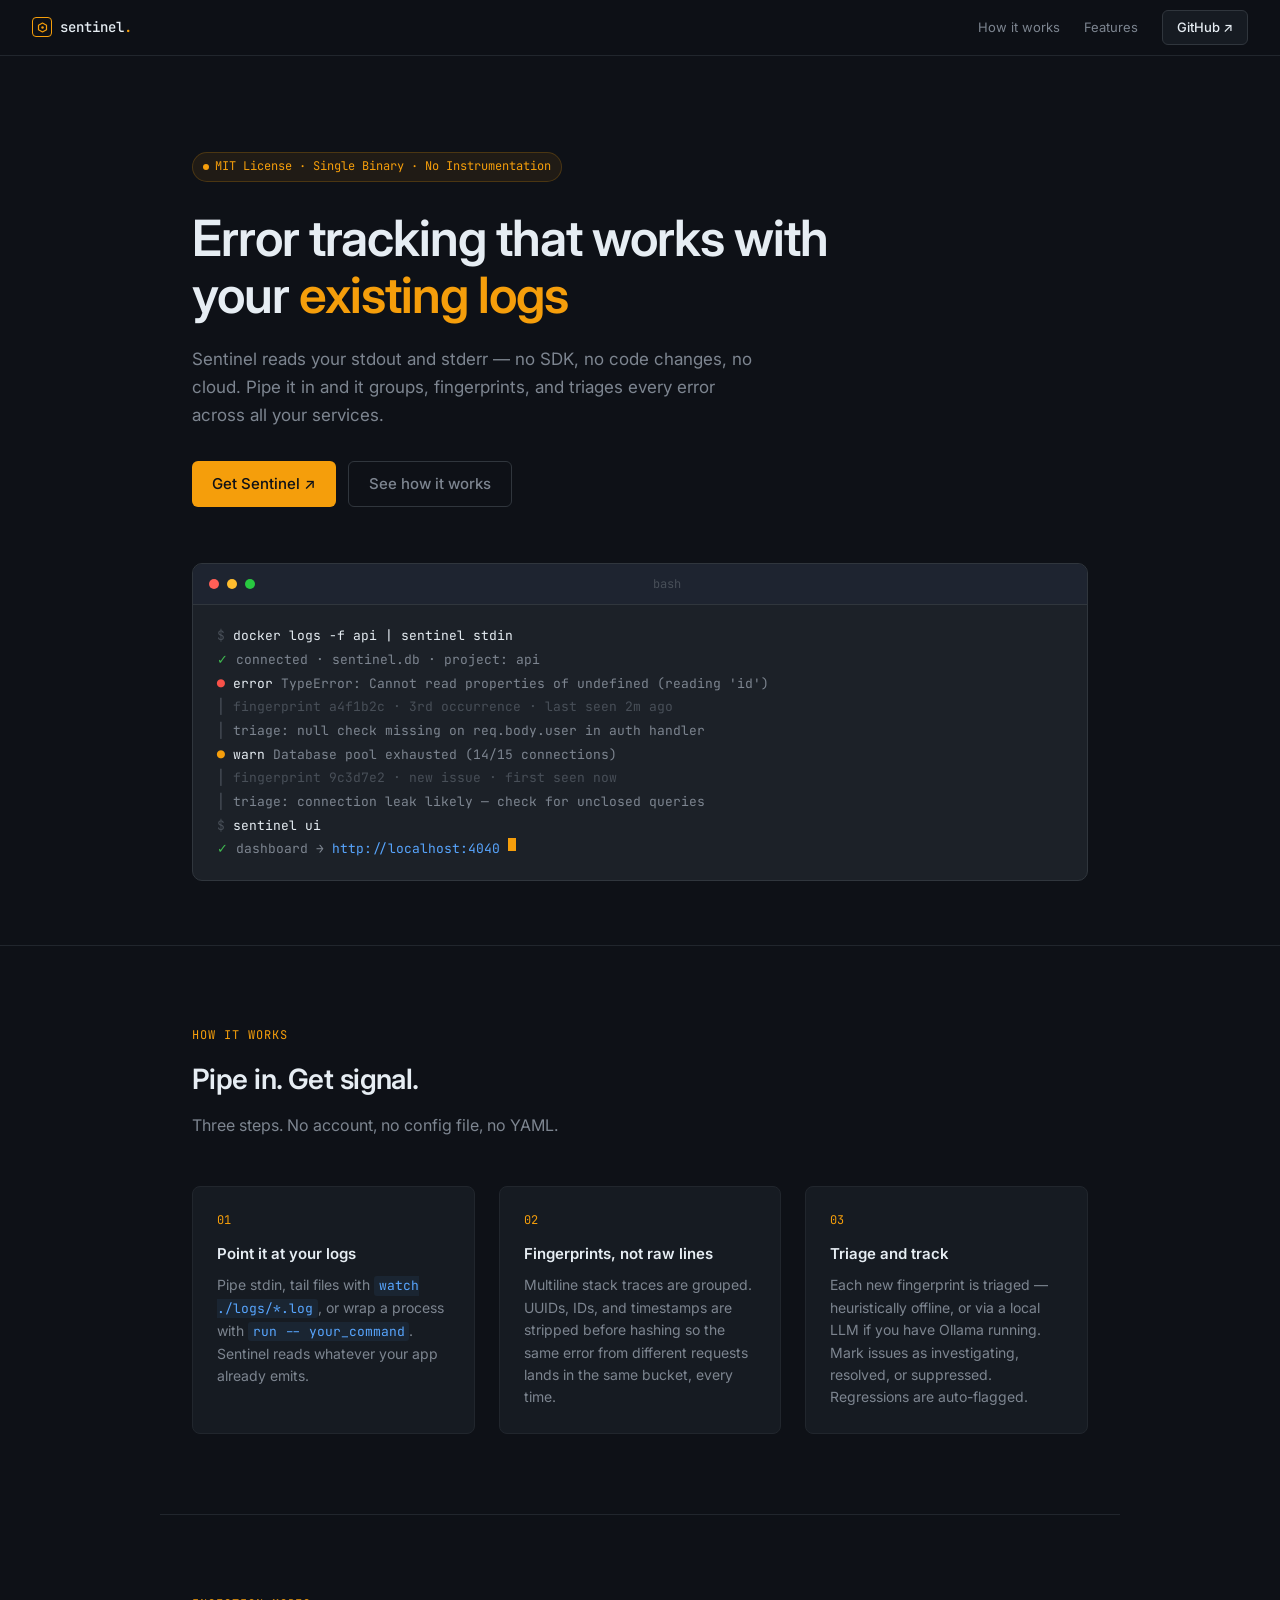
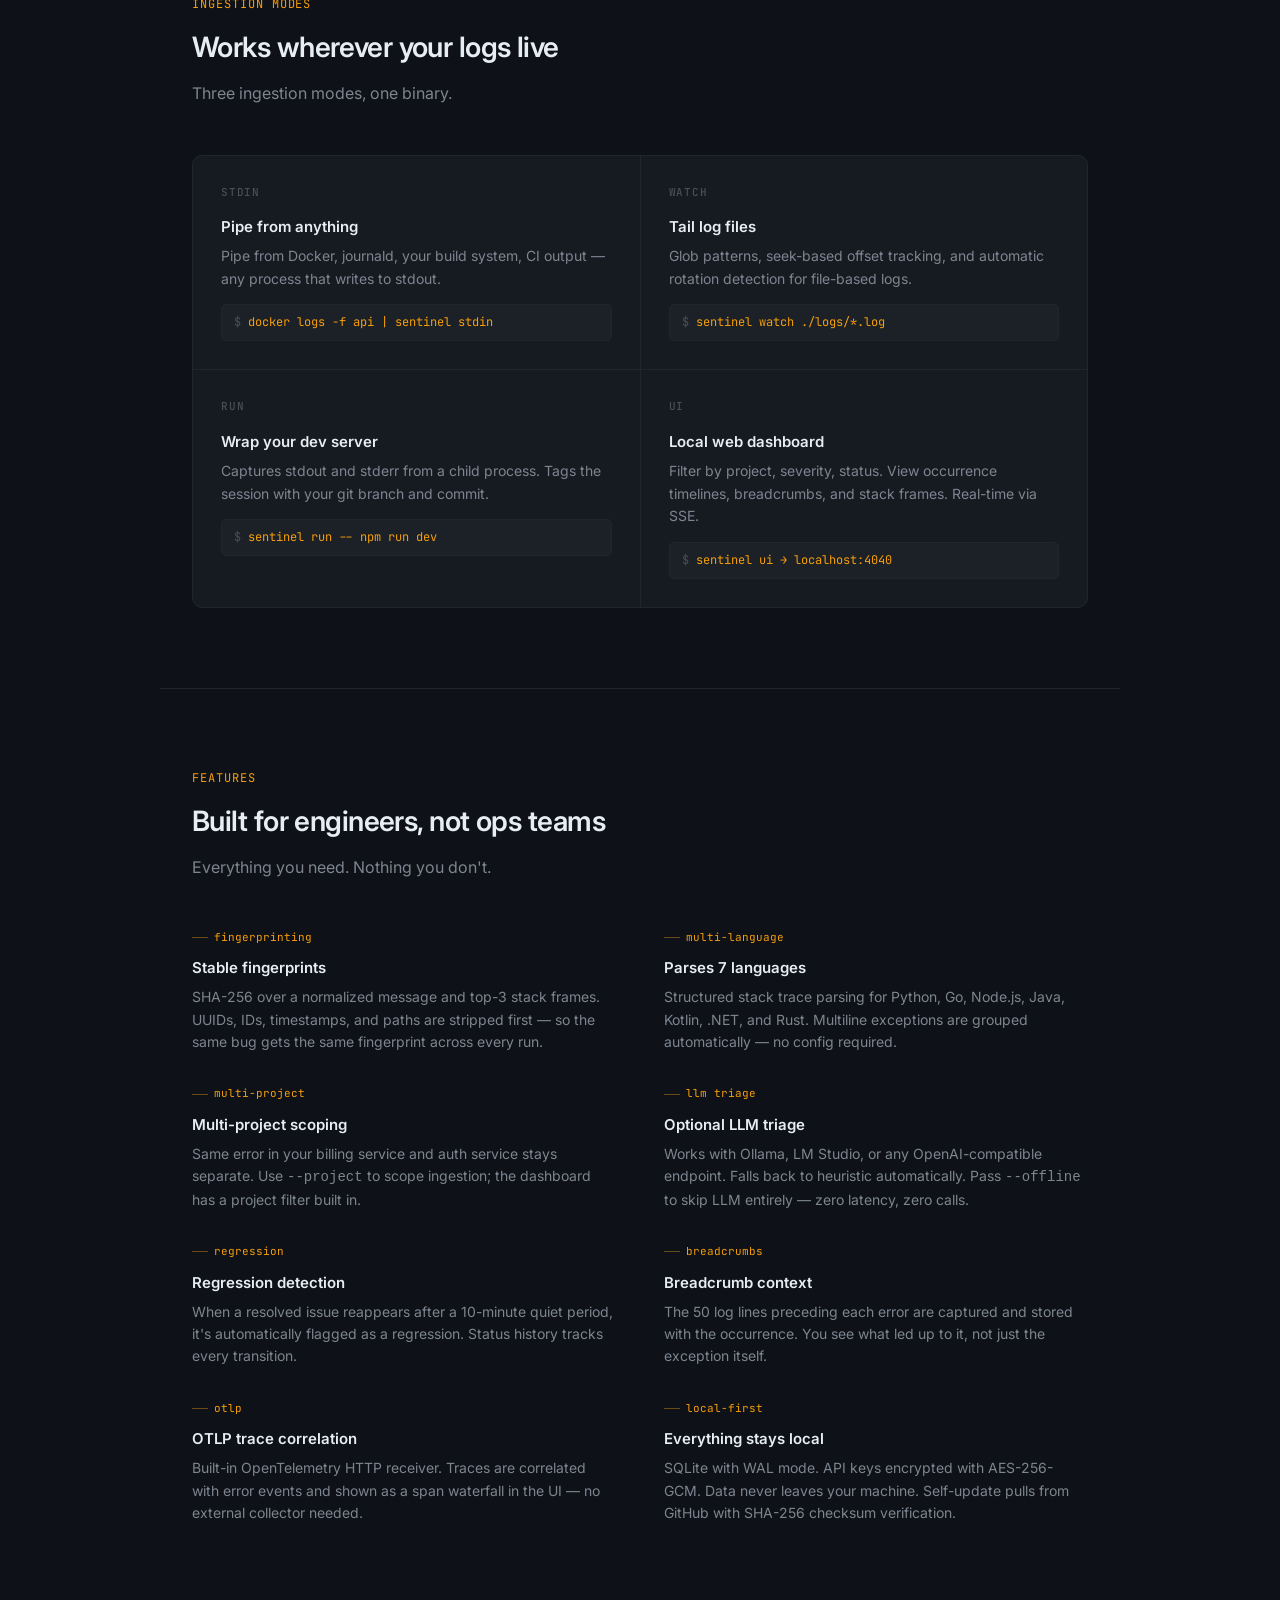
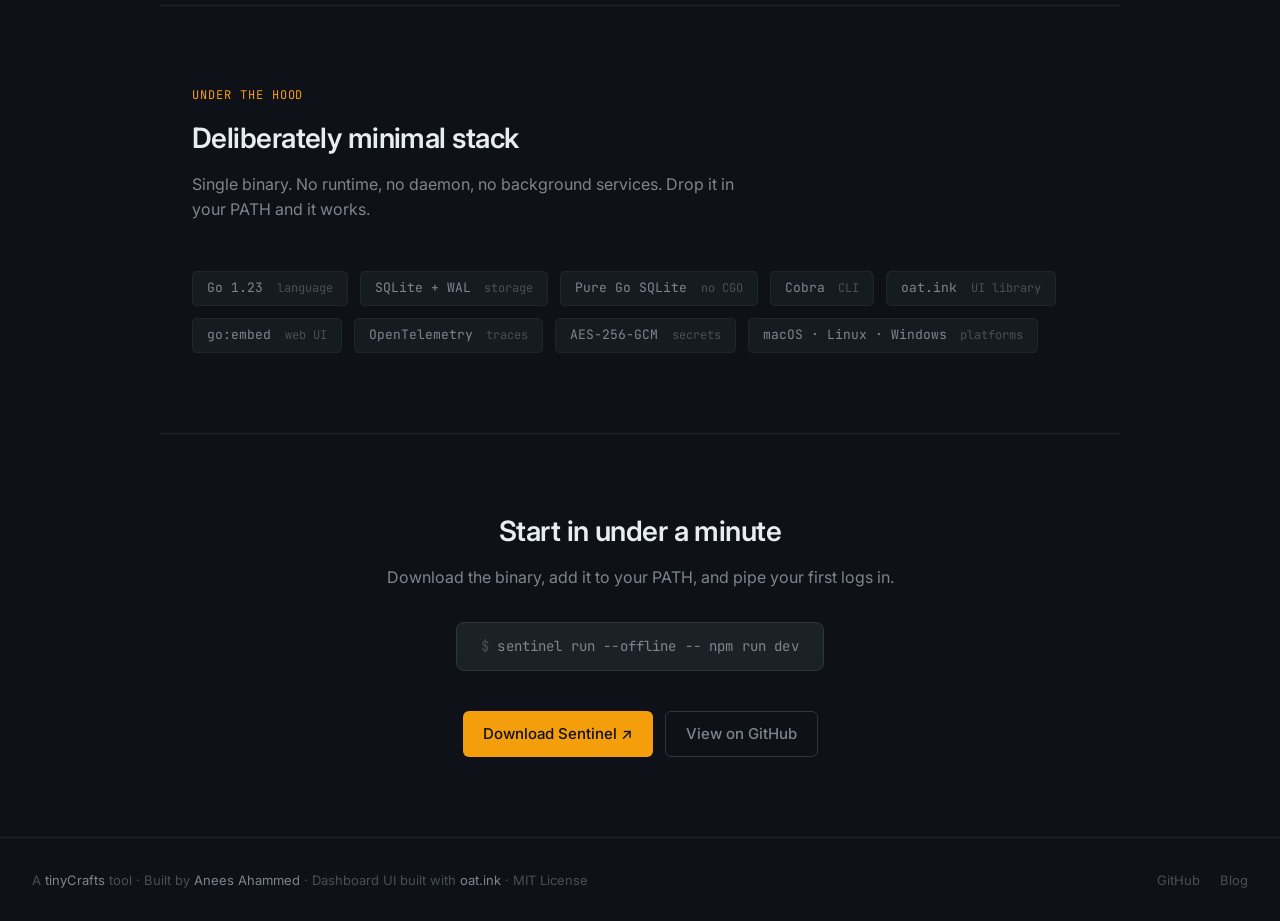
==== index.htm @ 1dc77698 "Add initial HTML structure for the Sentinel page" ====
<!doctype html>
<html lang="en">
  <head>
    <meta charset="UTF-8" />
    <meta name="viewport" content="width=device-width, initial-scale=1.0" />
    <title>Sentinel — Error tracking that works with your existing logs</title>
    <meta
      name="description"
      content="Sentinel reads your stdout and stderr. No SDK, no instrumentation, no cloud. Pipe your logs in — it groups, deduplicates, and triages every error across all your services."
    />
    <link rel="preconnect" href="https://fonts.googleapis.com" />
    <link rel="preconnect" href="https://fonts.gstatic.com" crossorigin />
    <link
      href="https://fonts.googleapis.com/css2?family=Inter:wght@400;500;600&family=JetBrains+Mono:wght@400;500&display=swap"
      rel="stylesheet"
    />

    <style>
      *,
      *::before,
      *::after {
        box-sizing: border-box;
        margin: 0;
        padding: 0;
      }

      :root {
        --bg: #0e1117;
        --bg-raised: #161b22;
        --bg-code: #1c2128;
        --border: #30363d;
        --border-subtle: #21262d;
        --text: #e6edf3;
        --text-muted: #7d8590;
        --text-dim: #484f58;
        --accent: #f59e0b;
        --accent-dim: #78491a;
        --green: #3fb950;
        --red: #f85149;
        --blue: #58a6ff;
        --mono: "JetBrains Mono", "Fira Code", "Cascadia Code", monospace;
        --sans: "Inter", system-ui, -apple-system, sans-serif;
      }

      html {
        scroll-behavior: smooth;
      }

      body {
        background: var(--bg);
        color: var(--text);
        font-family: var(--sans);
        font-size: 16px;
        line-height: 1.6;
        -webkit-font-smoothing: antialiased;
      }

      a {
        color: inherit;
        text-decoration: none;
      }

      /* ── NAV ───────────────────────────────────────── */
      nav {
        position: sticky;
        top: 0;
        z-index: 100;
        background: rgba(14, 17, 23, 0.92);
        backdrop-filter: blur(10px);
        border-bottom: 1px solid var(--border-subtle);
        padding: 0 2rem;
        height: 56px;
        display: flex;
        align-items: center;
        justify-content: space-between;
      }

      .nav-logo {
        display: flex;
        align-items: center;
        gap: 0.5rem;
        font-family: var(--mono);
        font-size: 0.875rem;
        font-weight: 500;
      }

      .nav-logo-mark {
        width: 20px;
        height: 20px;
        border: 1.5px solid var(--accent);
        border-radius: 4px;
        display: flex;
        align-items: center;
        justify-content: center;
      }

      .nav-logo-mark svg {
        width: 11px;
        height: 11px;
      }

      .nav-wordmark {
        color: var(--text);
      }
      .nav-wordmark span {
        color: var(--accent);
      }

      .nav-links {
        display: flex;
        align-items: center;
        gap: 1.5rem;
      }

      .nav-links a {
        font-size: 0.8125rem;
        color: var(--text-muted);
        transition: color 0.15s;
      }

      .nav-links a:hover {
        color: var(--text);
      }

      .btn-nav {
        font-size: 0.8125rem;
        font-weight: 500;
        color: var(--text) !important;
        background: var(--bg-raised);
        border: 1px solid var(--border);
        padding: 0.375rem 0.875rem;
        border-radius: 6px;
        transition:
          border-color 0.15s,
          background 0.15s;
      }

      .btn-nav:hover {
        border-color: var(--text-muted);
        background: #1e242c;
      }

      /* ── LAYOUT ────────────────────────────────────── */
      .container {
        max-width: 960px;
        margin: 0 auto;
        padding-left: 2rem;
        padding-right: 2rem;
      }

      section {
        padding: 5rem 0;
      }

      /* ── HERO ──────────────────────────────────────── */
      .hero {
        padding: 6rem 0 4rem;
        border-bottom: 1px solid var(--border-subtle);
      }

      .hero-inner {
        max-width: 960px;
        margin: 0 auto;
        padding: 0 2rem;
      }

      .badge {
        display: inline-flex;
        align-items: center;
        gap: 0.375rem;
        font-family: var(--mono);
        font-size: 0.75rem;
        color: var(--accent);
        background: rgba(245, 158, 11, 0.08);
        border: 1px solid rgba(245, 158, 11, 0.2);
        padding: 0.25rem 0.625rem;
        border-radius: 100px;
        margin-bottom: 1.75rem;
      }

      .badge::before {
        content: "";
        width: 6px;
        height: 6px;
        border-radius: 50%;
        background: var(--accent);
        flex-shrink: 0;
      }

      h1 {
        font-size: clamp(2rem, 5vw, 3.125rem);
        font-weight: 600;
        line-height: 1.15;
        letter-spacing: -0.02em;
        color: var(--text);
        max-width: 720px;
        margin-bottom: 1.25rem;
      }

      h1 em {
        font-style: normal;
        color: var(--accent);
      }

      .hero-sub {
        font-size: 1.0625rem;
        color: var(--text-muted);
        max-width: 580px;
        line-height: 1.65;
        margin-bottom: 2rem;
      }

      .hero-ctas {
        display: flex;
        gap: 0.75rem;
        flex-wrap: wrap;
        margin-bottom: 3.5rem;
      }

      .btn-primary {
        display: inline-flex;
        align-items: center;
        gap: 0.5rem;
        font-size: 0.9375rem;
        font-weight: 500;
        color: #0e1117;
        background: var(--accent);
        padding: 0.625rem 1.25rem;
        border-radius: 6px;
        transition:
          background 0.15s,
          opacity 0.15s;
      }

      .btn-primary:hover {
        background: #d97706;
      }

      .btn-secondary {
        display: inline-flex;
        align-items: center;
        gap: 0.5rem;
        font-size: 0.9375rem;
        font-weight: 500;
        color: var(--text-muted);
        background: transparent;
        border: 1px solid var(--border);
        padding: 0.625rem 1.25rem;
        border-radius: 6px;
        transition:
          border-color 0.15s,
          color 0.15s;
      }

      .btn-secondary:hover {
        border-color: var(--text-muted);
        color: var(--text);
      }

      /* ── TERMINAL ──────────────────────────────────── */
      .terminal {
        background: var(--bg-code);
        border: 1px solid var(--border);
        border-radius: 10px;
        overflow: hidden;
        font-family: var(--mono);
        font-size: 0.8125rem;
        line-height: 1.7;
      }

      .terminal-bar {
        background: #1e2430;
        border-bottom: 1px solid var(--border);
        padding: 0.625rem 1rem;
        display: flex;
        align-items: center;
        gap: 0.5rem;
      }

      .dot {
        width: 10px;
        height: 10px;
        border-radius: 50%;
      }
      .dot-red {
        background: #ff5f57;
      }
      .dot-yellow {
        background: #ffbd2e;
      }
      .dot-green {
        background: #28c840;
      }

      .terminal-title {
        flex: 1;
        text-align: center;
        font-size: 0.75rem;
        color: var(--text-dim);
      }

      .terminal-body {
        padding: 1.25rem 1.5rem;
      }

      .t-prompt {
        color: var(--text-dim);
      }
      .t-cmd {
        color: var(--text);
      }
      .t-green {
        color: var(--green);
      }
      .t-red {
        color: var(--red);
      }
      .t-amber {
        color: var(--accent);
      }
      .t-blue {
        color: var(--blue);
      }
      .t-muted {
        color: var(--text-muted);
      }
      .t-dim {
        color: var(--text-dim);
      }

      .t-line {
        display: flex;
        gap: 0.5rem;
      }
      .t-line + .t-line {
        margin-top: 0.1rem;
      }
      .spacer {
        margin-top: 0.7rem;
      }

      .cursor {
        display: inline-block;
        width: 8px;
        height: 1em;
        background: var(--accent);
        vertical-align: text-bottom;
        animation: blink 1.1s step-end infinite;
      }

      @keyframes blink {
        50% {
          opacity: 0;
        }
      }

      /* ── HOW IT WORKS ──────────────────────────────── */
      .section-label {
        font-family: var(--mono);
        font-size: 0.75rem;
        color: var(--accent);
        text-transform: uppercase;
        letter-spacing: 0.08em;
        margin-bottom: 1rem;
      }

      h2 {
        font-size: 1.75rem;
        font-weight: 600;
        letter-spacing: -0.02em;
        margin-bottom: 1rem;
        line-height: 1.25;
      }

      .section-intro {
        font-size: 1rem;
        color: var(--text-muted);
        max-width: 560px;
        margin-bottom: 3rem;
      }

      .steps {
        display: grid;
        grid-template-columns: 1fr 1fr 1fr;
        gap: 1.5rem;
      }

      .step {
        background: var(--bg-raised);
        border: 1px solid var(--border-subtle);
        border-radius: 8px;
        padding: 1.5rem;
      }

      .step-num {
        font-family: var(--mono);
        font-size: 0.75rem;
        color: var(--accent);
        margin-bottom: 0.75rem;
      }

      .step h3 {
        font-size: 0.9375rem;
        font-weight: 600;
        margin-bottom: 0.5rem;
        color: var(--text);
      }

      .step p {
        font-size: 0.875rem;
        color: var(--text-muted);
        line-height: 1.6;
      }

      .step code {
        font-family: var(--mono);
        font-size: 0.8125rem;
        color: var(--blue);
        background: rgba(88, 166, 255, 0.07);
        padding: 0.1em 0.35em;
        border-radius: 3px;
      }

      /* ── MODES ─────────────────────────────────────── */
      .modes-section {
        border-top: 1px solid var(--border-subtle);
      }

      .modes-grid {
        display: grid;
        grid-template-columns: 1fr 1fr;
        gap: 1px;
        background: var(--border-subtle);
        border: 1px solid var(--border-subtle);
        border-radius: 10px;
        overflow: hidden;
      }

      .mode {
        background: var(--bg-raised);
        padding: 1.75rem;
      }

      .mode-tag {
        font-family: var(--mono);
        font-size: 0.6875rem;
        font-weight: 500;
        color: var(--text-dim);
        text-transform: uppercase;
        letter-spacing: 0.07em;
        margin-bottom: 0.875rem;
      }

      .mode h3 {
        font-size: 0.9375rem;
        font-weight: 600;
        margin-bottom: 0.4rem;
      }

      .mode p {
        font-size: 0.875rem;
        color: var(--text-muted);
        line-height: 1.6;
        margin-bottom: 0.875rem;
      }

      .mode-cmd {
        font-family: var(--mono);
        font-size: 0.75rem;
        color: var(--text-muted);
        background: var(--bg-code);
        border: 1px solid var(--border-subtle);
        border-radius: 5px;
        padding: 0.5rem 0.75rem;
      }

      .mode-cmd .prompt {
        color: var(--text-dim);
      }
      .mode-cmd .cmd {
        color: var(--accent);
      }

      /* ── FEATURES ──────────────────────────────────── */
      .features-section {
        border-top: 1px solid var(--border-subtle);
      }

      .features-list {
        display: grid;
        grid-template-columns: 1fr 1fr;
        gap: 2rem 3rem;
      }

      .feature h3 {
        font-size: 0.9375rem;
        font-weight: 600;
        margin-bottom: 0.375rem;
        color: var(--text);
      }

      .feature p {
        font-size: 0.875rem;
        color: var(--text-muted);
        line-height: 1.6;
      }

      .feature-icon {
        font-family: var(--mono);
        font-size: 0.6875rem;
        color: var(--accent);
        margin-bottom: 0.625rem;
        display: flex;
        align-items: center;
        gap: 0.375rem;
      }

      .feature-icon::before {
        content: "";
        display: block;
        width: 16px;
        height: 1px;
        background: var(--accent);
        opacity: 0.4;
      }

      /* ── STACK ─────────────────────────────────────── */
      .stack-section {
        border-top: 1px solid var(--border-subtle);
        border-bottom: 1px solid var(--border-subtle);
      }

      .stack-row {
        display: flex;
        flex-wrap: wrap;
        gap: 0.75rem;
        margin-top: 1.5rem;
      }

      .stack-item {
        font-family: var(--mono);
        font-size: 0.8125rem;
        color: var(--text-muted);
        background: var(--bg-raised);
        border: 1px solid var(--border-subtle);
        padding: 0.375rem 0.875rem;
        border-radius: 5px;
      }

      .stack-item span {
        color: var(--text-dim);
        margin-left: 0.35rem;
        font-size: 0.75rem;
      }

      /* ── CTA ───────────────────────────────────────── */
      .cta-section {
        text-align: center;
        padding: 5rem 0;
      }

      .cta-section h2 {
        margin-bottom: 1rem;
      }

      .cta-section p {
        color: var(--text-muted);
        margin-bottom: 2rem;
        font-size: 1rem;
      }

      .cta-install {
        display: inline-block;
        font-family: var(--mono);
        font-size: 0.875rem;
        color: var(--text-muted);
        background: var(--bg-code);
        border: 1px solid var(--border);
        padding: 0.75rem 1.5rem;
        border-radius: 8px;
        margin-bottom: 2.5rem;
        letter-spacing: 0.01em;
      }

      .cta-install .dollar {
        color: var(--text-dim);
        margin-right: 0.5rem;
      }

      .cta-buttons {
        display: flex;
        gap: 0.75rem;
        justify-content: center;
        flex-wrap: wrap;
      }

      /* ── FOOTER ────────────────────────────────────── */
      footer {
        border-top: 1px solid var(--border-subtle);
        padding: 2rem;
        display: flex;
        align-items: center;
        justify-content: space-between;
        flex-wrap: wrap;
        gap: 1rem;
      }

      .footer-left {
        font-size: 0.8125rem;
        color: var(--text-dim);
      }

      .footer-left a {
        color: var(--text-muted);
        transition: color 0.15s;
      }

      .footer-left a:hover {
        color: var(--text);
      }

      .footer-right {
        display: flex;
        gap: 1.25rem;
      }

      .footer-right a {
        font-size: 0.8125rem;
        color: var(--text-dim);
        transition: color 0.15s;
      }

      .footer-right a:hover {
        color: var(--text-muted);
      }

      /* ── RESPONSIVE ────────────────────────────────── */
      @media (max-width: 768px) {
        section {
          padding: 3.5rem 0;
        }
        .hero {
          padding: 4rem 0 3rem;
        }

        h1 {
          font-size: 1.875rem;
        }

        .steps {
          grid-template-columns: 1fr;
        }

        .modes-grid {
          grid-template-columns: 1fr;
        }

        .features-list {
          grid-template-columns: 1fr;
        }

        nav {
          padding: 0 1rem;
        }
        .container {
          padding-left: 1rem;
          padding-right: 1rem;
        }
        .hero-inner {
          padding: 0 1rem;
        }
        footer {
          padding: 1.5rem 1rem;
        }

        .nav-links a:not(.btn-nav) {
          display: none;
        }
      }
    </style>
  </head>
  <body>
    <!-- NAV -->
    <nav>
      <a href="/" class="nav-logo" aria-label="Sentinel home">
        <div class="nav-logo-mark">
          <svg
            viewBox="0 0 11 11"
            fill="none"
            xmlns="http://www.w3.org/2000/svg"
          >
            <path
              d="M5.5 1L9.5 3.25V7.75L5.5 10L1.5 7.75V3.25L5.5 1Z"
              stroke="#f59e0b"
              stroke-width="1.2"
              stroke-linejoin="round"
            />
            <circle cx="5.5" cy="5.5" r="1.25" fill="#f59e0b" />
          </svg>
        </div>
        <span class="nav-wordmark">sentinel<span>.</span></span>
      </a>
      <div class="nav-links">
        <a href="#how-it-works">How it works</a>
        <a href="#features">Features</a>
        <a
          href="https://github.com/aneesahammed/sentinel-dist"
          target="_blank"
          rel="noopener"
          class="btn-nav"
        >
          GitHub ↗
        </a>
      </div>
    </nav>

    <!-- HERO -->
    <div class="hero">
      <div class="hero-inner">
        <div class="badge">
          MIT License · Single Binary · No Instrumentation
        </div>

        <h1>Error tracking that works with your <em>existing logs</em></h1>

        <p class="hero-sub">
          Sentinel reads your stdout and stderr — no SDK, no code changes, no
          cloud. Pipe it in and it groups, fingerprints, and triages every error
          across all your services.
        </p>

        <div class="hero-ctas">
          <a
            href="https://github.com/aneesahammed/sentinel-dist"
            class="btn-primary"
            target="_blank"
            rel="noopener"
          >
            Get Sentinel ↗
          </a>
          <a href="#how-it-works" class="btn-secondary"> See how it works </a>
        </div>

        <!-- Terminal demo -->
        <div class="terminal">
          <div class="terminal-bar">
            <div class="dot dot-red"></div>
            <div class="dot dot-yellow"></div>
            <div class="dot dot-green"></div>
            <div class="terminal-title">bash</div>
          </div>
          <div class="terminal-body">
            <div class="t-line">
              <span class="t-prompt">$</span>
              <span class="t-cmd">docker logs -f api | sentinel stdin</span>
            </div>
            <div class="t-line spacer">
              <span class="t-green">✓</span>
              <span class="t-muted"
                >connected · sentinel.db · project: api</span
              >
            </div>
            <div class="t-line spacer">
              <span class="t-red">●</span>
              <span class="t-cmd">error</span>
              <span class="t-muted"
                >TypeError: Cannot read properties of undefined (reading
                'id')</span
              >
            </div>
            <div class="t-line">
              <span class="t-dim">│</span>
              <span class="t-dim"
                >fingerprint a4f1b2c · 3rd occurrence · last seen 2m ago</span
              >
            </div>
            <div class="t-line">
              <span class="t-dim">│</span>
              <span class="t-muted"
                >triage: null check missing on req.body.user in auth
                handler</span
              >
            </div>
            <div class="t-line spacer">
              <span class="t-amber">●</span>
              <span class="t-cmd">warn</span>
              <span class="t-muted"
                >Database pool exhausted (14/15 connections)</span
              >
            </div>
            <div class="t-line">
              <span class="t-dim">│</span>
              <span class="t-dim"
                >fingerprint 9c3d7e2 · new issue · first seen now</span
              >
            </div>
            <div class="t-line">
              <span class="t-dim">│</span>
              <span class="t-muted"
                >triage: connection leak likely — check for unclosed
                queries</span
              >
            </div>
            <div class="t-line spacer">
              <span class="t-prompt">$</span>
              <span class="t-cmd">sentinel ui</span>
            </div>
            <div class="t-line">
              <span class="t-green">✓</span>
              <span class="t-muted">dashboard → </span
              ><span class="t-blue">http://localhost:4040</span>
              <span class="cursor"></span>
            </div>
          </div>
        </div>
      </div>
    </div>

    <!-- HOW IT WORKS -->
    <section id="how-it-works" class="container">
      <div class="section-label">How it works</div>
      <h2>Pipe in. Get signal.</h2>
      <p class="section-intro">
        Three steps. No account, no config file, no YAML.
      </p>
      <div class="steps">
        <div class="step">
          <div class="step-num">01</div>
          <h3>Point it at your logs</h3>
          <p>
            Pipe stdin, tail files with <code>watch ./logs/*.log</code>, or wrap
            a process with <code>run -- your_command</code>. Sentinel reads
            whatever your app already emits.
          </p>
        </div>
        <div class="step">
          <div class="step-num">02</div>
          <h3>Fingerprints, not raw lines</h3>
          <p>
            Multiline stack traces are grouped. UUIDs, IDs, and timestamps are
            stripped before hashing so the same error from different requests
            lands in the same bucket, every time.
          </p>
        </div>
        <div class="step">
          <div class="step-num">03</div>
          <h3>Triage and track</h3>
          <p>
            Each new fingerprint is triaged — heuristically offline, or via a
            local LLM if you have Ollama running. Mark issues as investigating,
            resolved, or suppressed. Regressions are auto-flagged.
          </p>
        </div>
      </div>
    </section>

    <!-- INGESTION MODES -->
    <section class="modes-section container">
      <div class="section-label">Ingestion modes</div>
      <h2>Works wherever your logs live</h2>
      <p class="section-intro">Three ingestion modes, one binary.</p>
      <div class="modes-grid">
        <div class="mode">
          <div class="mode-tag">stdin</div>
          <h3>Pipe from anything</h3>
          <p>
            Pipe from Docker, journald, your build system, CI output — any
            process that writes to stdout.
          </p>
          <div class="mode-cmd">
            <span class="prompt">$ </span
            ><span class="cmd">docker logs -f api | sentinel stdin</span>
          </div>
        </div>
        <div class="mode">
          <div class="mode-tag">watch</div>
          <h3>Tail log files</h3>
          <p>
            Glob patterns, seek-based offset tracking, and automatic rotation
            detection for file-based logs.
          </p>
          <div class="mode-cmd">
            <span class="prompt">$ </span
            ><span class="cmd">sentinel watch ./logs/*.log</span>
          </div>
        </div>
        <div class="mode">
          <div class="mode-tag">run</div>
          <h3>Wrap your dev server</h3>
          <p>
            Captures stdout and stderr from a child process. Tags the session
            with your git branch and commit.
          </p>
          <div class="mode-cmd">
            <span class="prompt">$ </span
            ><span class="cmd">sentinel run -- npm run dev</span>
          </div>
        </div>
        <div class="mode">
          <div class="mode-tag">ui</div>
          <h3>Local web dashboard</h3>
          <p>
            Filter by project, severity, status. View occurrence timelines,
            breadcrumbs, and stack frames. Real-time via SSE.
          </p>
          <div class="mode-cmd">
            <span class="prompt">$ </span
            ><span class="cmd">sentinel ui → localhost:4040</span>
          </div>
        </div>
      </div>
    </section>

    <!-- FEATURES -->
    <section id="features" class="features-section container">
      <div class="section-label">Features</div>
      <h2>Built for engineers, not ops teams</h2>
      <p class="section-intro">Everything you need. Nothing you don't.</p>

      <div class="features-list">
        <div class="feature">
          <div class="feature-icon">fingerprinting</div>
          <h3>Stable fingerprints</h3>
          <p>
            SHA-256 over a normalized message and top-3 stack frames. UUIDs,
            IDs, timestamps, and paths are stripped first — so the same bug gets
            the same fingerprint across every run.
          </p>
        </div>
        <div class="feature">
          <div class="feature-icon">multi-language</div>
          <h3>Parses 7 languages</h3>
          <p>
            Structured stack trace parsing for Python, Go, Node.js, Java,
            Kotlin, .NET, and Rust. Multiline exceptions are grouped
            automatically — no config required.
          </p>
        </div>
        <div class="feature">
          <div class="feature-icon">multi-project</div>
          <h3>Multi-project scoping</h3>
          <p>
            Same error in your billing service and auth service stays separate.
            Use <code>--project</code> to scope ingestion; the dashboard has a
            project filter built in.
          </p>
        </div>
        <div class="feature">
          <div class="feature-icon">llm triage</div>
          <h3>Optional LLM triage</h3>
          <p>
            Works with Ollama, LM Studio, or any OpenAI-compatible endpoint.
            Falls back to heuristic automatically. Pass
            <code>--offline</code> to skip LLM entirely — zero latency, zero
            calls.
          </p>
        </div>
        <div class="feature">
          <div class="feature-icon">regression</div>
          <h3>Regression detection</h3>
          <p>
            When a resolved issue reappears after a 10-minute quiet period, it's
            automatically flagged as a regression. Status history tracks every
            transition.
          </p>
        </div>
        <div class="feature">
          <div class="feature-icon">breadcrumbs</div>
          <h3>Breadcrumb context</h3>
          <p>
            The 50 log lines preceding each error are captured and stored with
            the occurrence. You see what led up to it, not just the exception
            itself.
          </p>
        </div>
        <div class="feature">
          <div class="feature-icon">otlp</div>
          <h3>OTLP trace correlation</h3>
          <p>
            Built-in OpenTelemetry HTTP receiver. Traces are correlated with
            error events and shown as a span waterfall in the UI — no external
            collector needed.
          </p>
        </div>
        <div class="feature">
          <div class="feature-icon">local-first</div>
          <h3>Everything stays local</h3>
          <p>
            SQLite with WAL mode. API keys encrypted with AES-256-GCM. Data
            never leaves your machine. Self-update pulls from GitHub with
            SHA-256 checksum verification.
          </p>
        </div>
      </div>
    </section>

    <!-- STACK -->
    <section class="stack-section container">
      <div class="section-label">Under the hood</div>
      <h2>Deliberately minimal stack</h2>
      <p class="section-intro">
        Single binary. No runtime, no daemon, no background services. Drop it in
        your PATH and it works.
      </p>
      <div class="stack-row">
        <div class="stack-item">Go 1.23 <span>language</span></div>
        <div class="stack-item">SQLite + WAL <span>storage</span></div>
        <div class="stack-item">Pure Go SQLite <span>no CGO</span></div>
        <div class="stack-item">Cobra <span>CLI</span></div>
        <div class="stack-item">oat.ink <span>UI library</span></div>
        <div class="stack-item">go:embed <span>web UI</span></div>
        <div class="stack-item">OpenTelemetry <span>traces</span></div>
        <div class="stack-item">AES-256-GCM <span>secrets</span></div>
        <div class="stack-item">
          macOS · Linux · Windows <span>platforms</span>
        </div>
      </div>
    </section>

    <!-- CTA -->
    <section class="cta-section container">
      <h2>Start in under a minute</h2>
      <p>
        Download the binary, add it to your PATH, and pipe your first logs in.
      </p>

      <div class="cta-install">
        <span class="dollar">$</span>sentinel run --offline -- npm run dev
      </div>

      <div class="cta-buttons">
        <a
          href="https://github.com/aneesahammed/sentinel-dist"
          class="btn-primary"
          target="_blank"
          rel="noopener"
        >
          Download Sentinel ↗
        </a>
        <a
          href="https://github.com/aneesahammed/sentinel-dist"
          class="btn-secondary"
          target="_blank"
          rel="noopener"
        >
          View on GitHub
        </a>
      </div>
    </section>

    <!-- FOOTER -->
    <footer>
      <div class="footer-left">
        A
        <a href="https://tinycrafts.ai" target="_blank" rel="noopener"
          >tinyCrafts</a
        >
        tool · Built by
        <a href="https://anees.xyz" target="_blank" rel="noopener"
          >Anees Ahammed</a
        >
        · Dashboard UI built with <a href="https://oat.ink" target="_blank" rel="noopener">oat.ink</a> ·
        MIT License
      </div>
      <div class="footer-right">
        <a
          href="https://github.com/aneesahammed/sentinel-dist"
          target="_blank"
          rel="noopener"
          >GitHub</a
        >
        <a href="https://anees.xyz" target="_blank" rel="noopener">Blog</a>
      </div>
    </footer>
  </body>
</html>
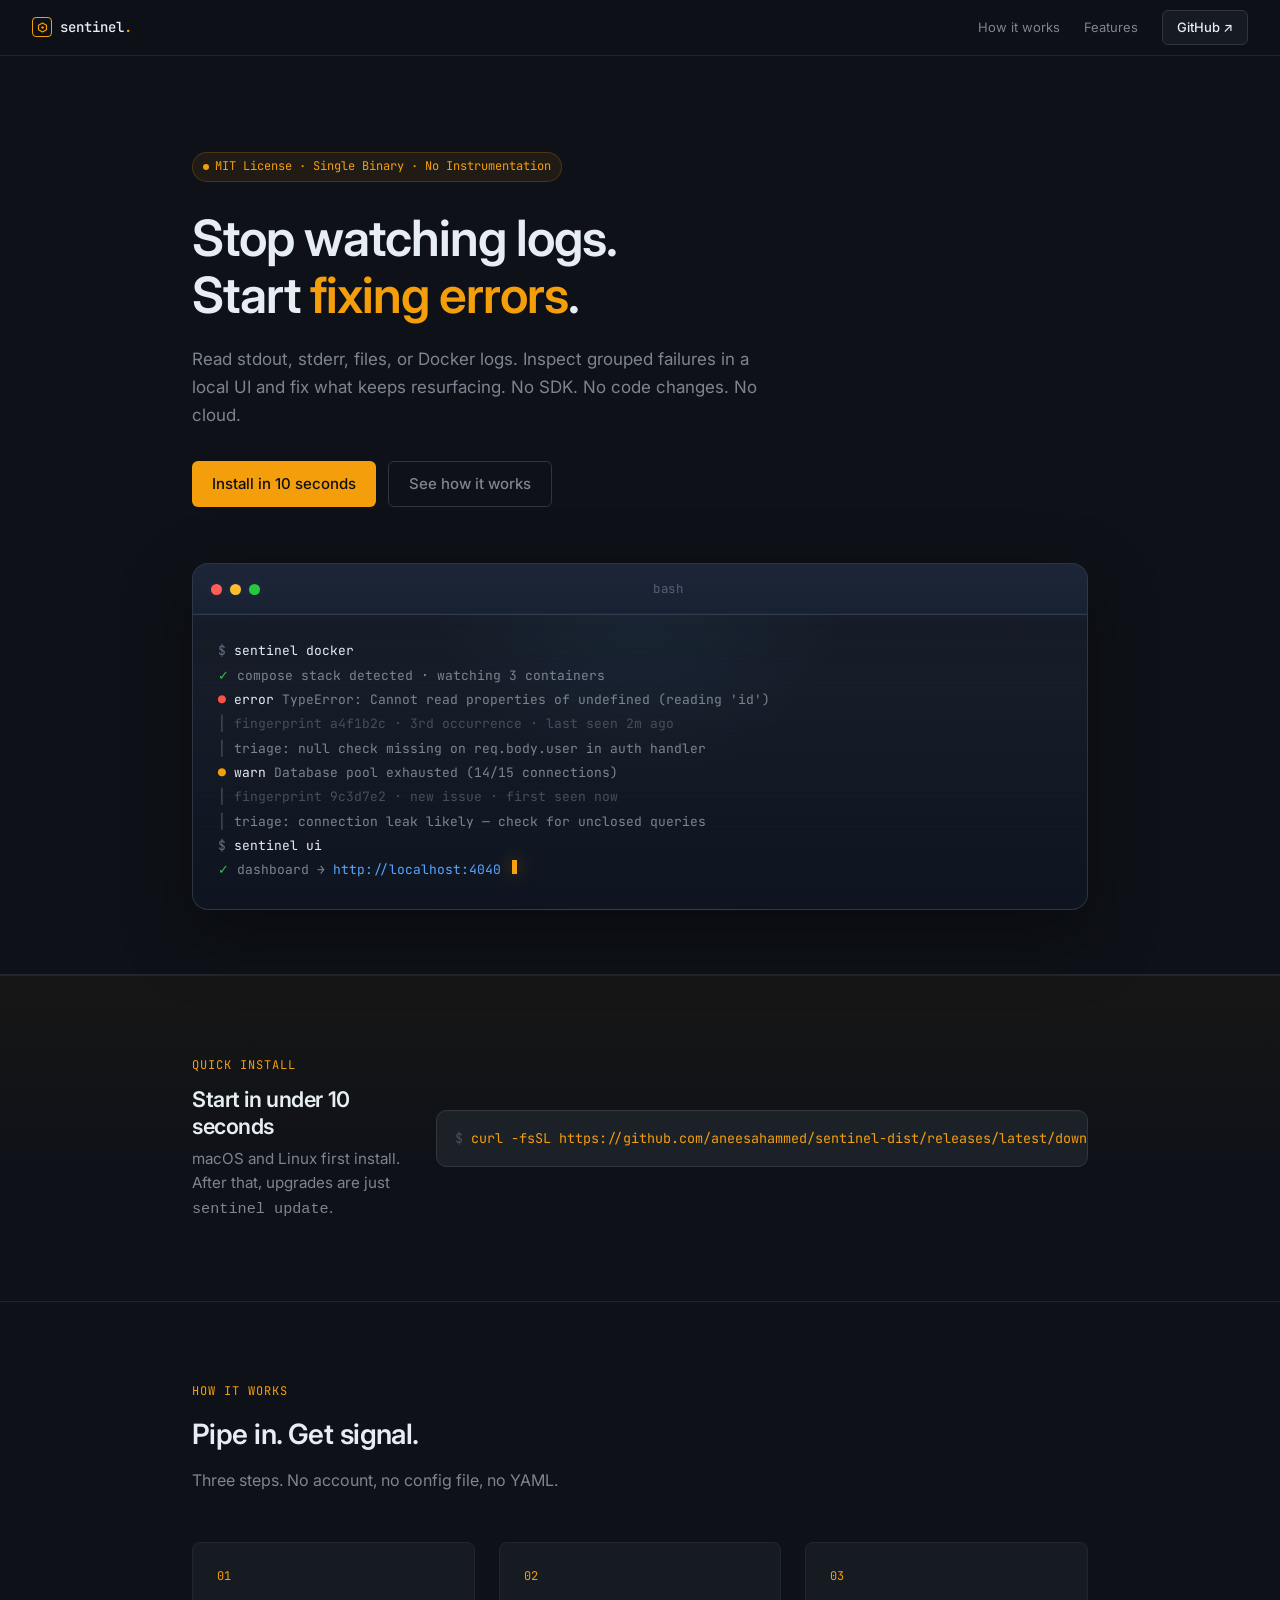
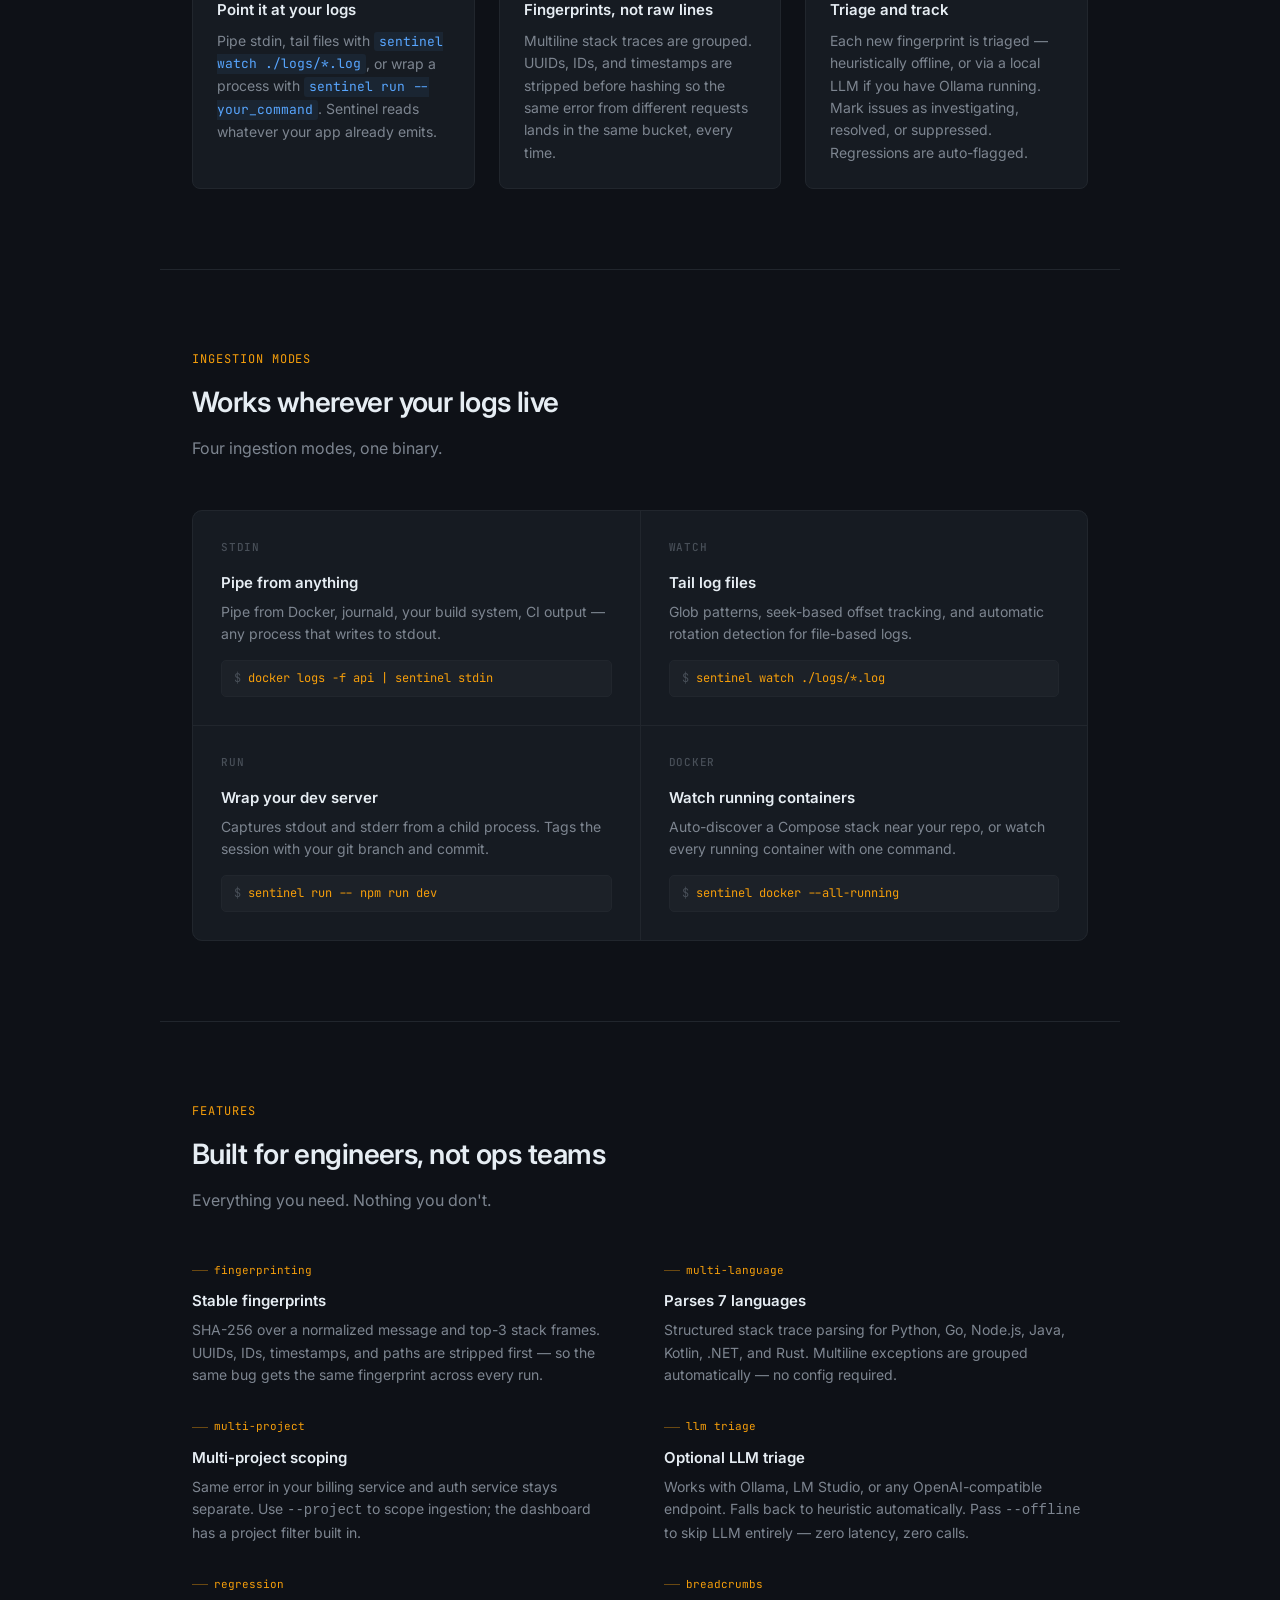
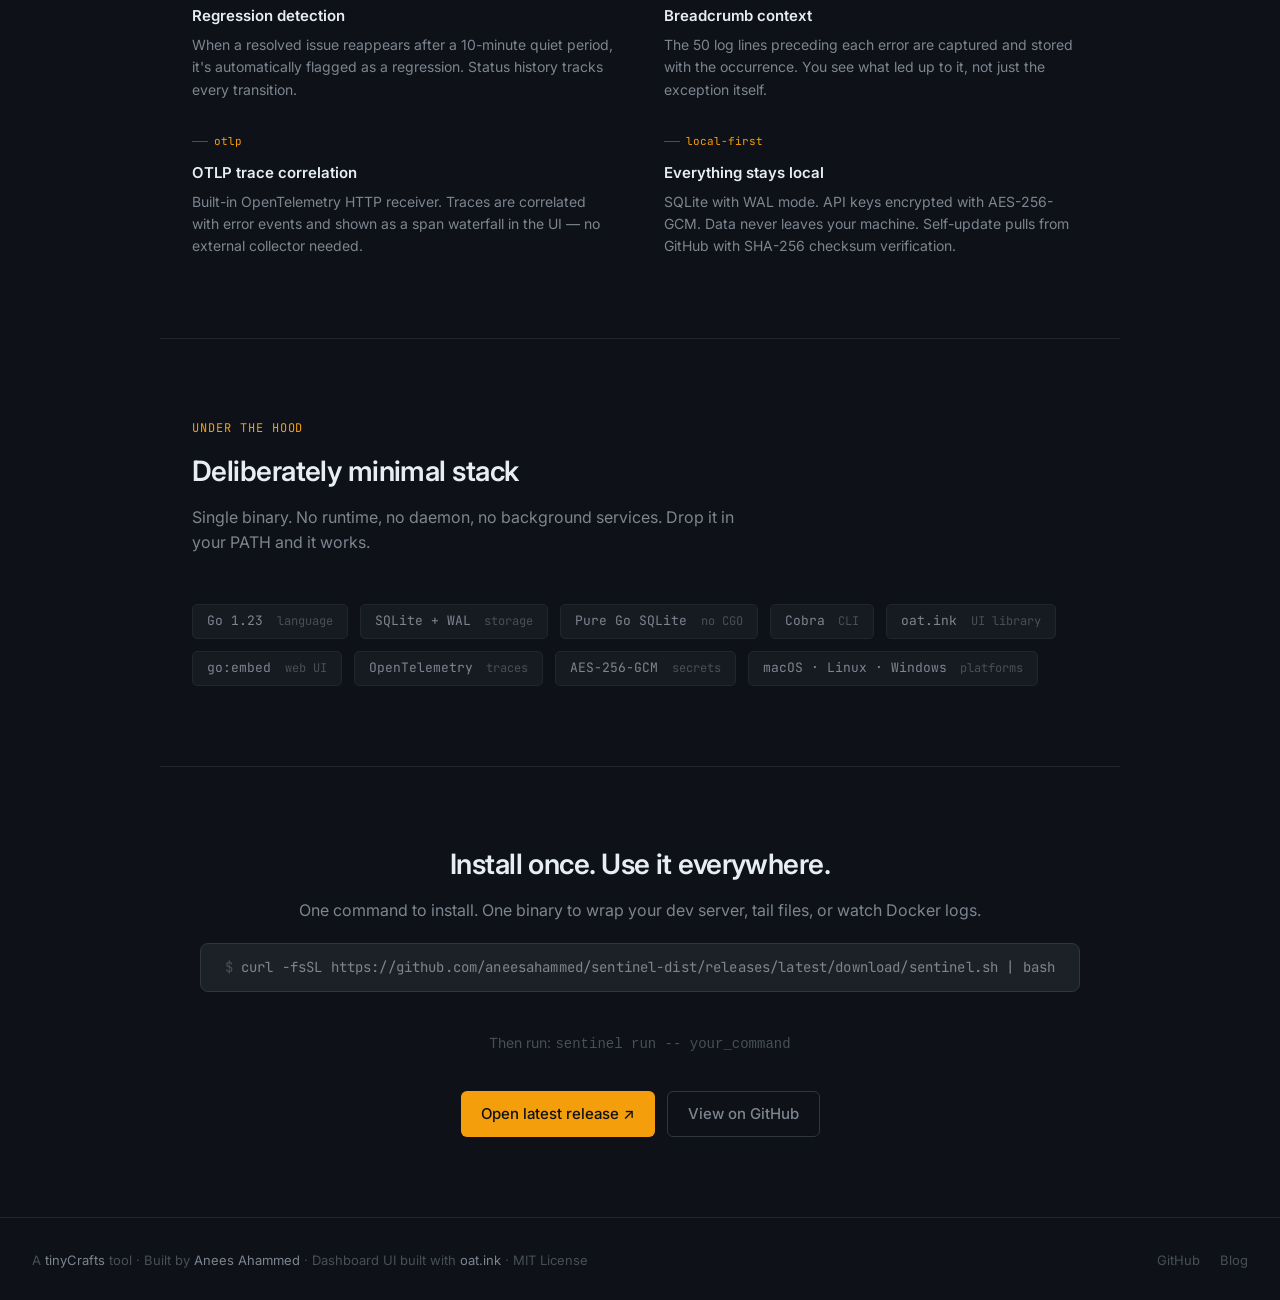
==== commit d3e842e2: "Enhance terminal design and installation guide Refactor terminal styles and update installation inst" ====
--- a/index.htm
+++ b/index.htm
@@ -259,28 +259,72 @@
 
       /* ── TERMINAL ──────────────────────────────────── */
       .terminal {
-        background: var(--bg-code);
-        border: 1px solid var(--border);
-        border-radius: 10px;
+        position: relative;
+        background:
+          radial-gradient(
+            circle at top center,
+            rgba(88, 166, 255, 0.08),
+            transparent 38%
+          ),
+          linear-gradient(180deg, #151c28 0%, #0f1520 100%);
+        border: 1px solid rgba(101, 117, 141, 0.32);
+        border-radius: 16px;
         overflow: hidden;
         font-family: var(--mono);
         font-size: 0.8125rem;
-        line-height: 1.7;
+        line-height: 1.75;
+        box-shadow:
+          0 24px 70px rgba(0, 0, 0, 0.34),
+          inset 0 1px 0 rgba(255, 255, 255, 0.03);
+      }
+
+      .terminal::before {
+        content: "";
+        position: absolute;
+        inset: 0;
+        background:
+          linear-gradient(rgba(255, 255, 255, 0.02) 1px, transparent 1px),
+          linear-gradient(
+            90deg,
+            rgba(255, 255, 255, 0.012) 1px,
+            transparent 1px
+          );
+        background-size:
+          100% 28px,
+          28px 100%;
+        opacity: 0.08;
+        pointer-events: none;
+      }
+
+      .terminal::after {
+        content: "";
+        position: absolute;
+        inset: 0;
+        background: linear-gradient(
+          180deg,
+          rgba(255, 255, 255, 0.05),
+          transparent 18%
+        );
+        pointer-events: none;
       }
 
       .terminal-bar {
-        background: #1e2430;
-        border-bottom: 1px solid var(--border);
-        padding: 0.625rem 1rem;
+        position: relative;
+        z-index: 1;
+        background: linear-gradient(180deg, #1d2638 0%, #182132 100%);
+        border-bottom: 1px solid rgba(101, 117, 141, 0.28);
+        padding: 0.9rem 1.1rem;
         display: flex;
         align-items: center;
         gap: 0.5rem;
+        box-shadow: inset 0 -1px 0 rgba(255, 255, 255, 0.03);
       }
 
       .dot {
-        width: 10px;
-        height: 10px;
+        width: 11px;
+        height: 11px;
         border-radius: 50%;
+        box-shadow: 0 0 12px rgba(255, 255, 255, 0.08);
       }
       .dot-red {
         background: #ff5f57;
@@ -295,19 +339,47 @@
       .terminal-title {
         flex: 1;
         text-align: center;
-        font-size: 0.75rem;
-        color: var(--text-dim);
+        font-size: 0.78rem;
+        color: #576175;
+        letter-spacing: 0.06em;
+        text-transform: lowercase;
       }
 
       .terminal-body {
-        padding: 1.25rem 1.5rem;
+        position: relative;
+        z-index: 1;
+        padding: 1.55rem 1.55rem 1.7rem;
+        background:
+          linear-gradient(180deg, rgba(7, 12, 19, 0.16), transparent 22%),
+          linear-gradient(
+            180deg,
+            rgba(255, 255, 255, 0.014) 0%,
+            transparent 100%
+          );
+      }
+
+      .terminal-body::after {
+        content: "";
+        position: absolute;
+        inset: 0;
+        background: linear-gradient(
+          180deg,
+          rgba(255, 255, 255, 0.035) 0,
+          rgba(255, 255, 255, 0) 3px,
+          rgba(255, 255, 255, 0) 6px
+        );
+        background-size: 100% 6px;
+        opacity: 0.06;
+        mix-blend-mode: screen;
+        pointer-events: none;
       }
 
       .t-prompt {
-        color: var(--text-dim);
+        color: #667186;
       }
       .t-cmd {
-        color: var(--text);
+        color: #e8edf6;
+        text-shadow: 0 0 14px rgba(255, 255, 255, 0.04);
       }
       .t-green {
         color: var(--green);
@@ -331,6 +403,9 @@
       .t-line {
         display: flex;
         gap: 0.5rem;
+        align-items: baseline;
+        position: relative;
+        z-index: 1;
       }
       .t-line + .t-line {
         margin-top: 0.1rem;
@@ -341,17 +416,79 @@
 
       .cursor {
         display: inline-block;
-        width: 8px;
-        height: 1em;
-        background: var(--accent);
-        vertical-align: text-bottom;
-        animation: blink 1.1s step-end infinite;
+        width: 0.72ch;
+        height: 1.12em;
+        margin-left: 0.18rem;
+        background: #f6a313;
+        vertical-align: -0.18em;
+        box-shadow: 0 0 16px rgba(245, 158, 11, 0.42);
+        animation: blink 1.05s steps(1, end) infinite;
       }
 
       @keyframes blink {
         50% {
           opacity: 0;
         }
+      }
+
+      /* ── QUICK INSTALL ────────────────────────────── */
+      .install-strip {
+        border-top: 1px solid var(--border-subtle);
+        border-bottom: 1px solid var(--border-subtle);
+        background:
+          linear-gradient(180deg, rgba(245, 158, 11, 0.04), transparent 60%),
+          var(--bg);
+      }
+
+      .install-strip-inner {
+        display: grid;
+        grid-template-columns: minmax(0, 220px) minmax(0, 1fr);
+        gap: 1.5rem;
+        align-items: center;
+      }
+
+      .install-kicker {
+        font-family: var(--mono);
+        font-size: 0.75rem;
+        color: var(--accent);
+        text-transform: uppercase;
+        letter-spacing: 0.08em;
+        margin-bottom: 0.65rem;
+      }
+
+      .install-copy h2 {
+        font-size: 1.35rem;
+        margin-bottom: 0.45rem;
+      }
+
+      .install-copy p {
+        color: var(--text-muted);
+        font-size: 0.95rem;
+        max-width: 360px;
+      }
+
+      .install-command {
+        display: block;
+        overflow-x: auto;
+        font-family: var(--mono);
+        font-size: 0.84rem;
+        line-height: 1.7;
+        color: var(--text);
+        background: var(--bg-code);
+        border: 1px solid var(--border);
+        border-radius: 10px;
+        padding: 1rem 1.15rem;
+        box-shadow: inset 0 1px 0 rgba(255, 255, 255, 0.02);
+        white-space: nowrap;
+      }
+
+      .install-command .prompt {
+        color: var(--text-dim);
+        margin-right: 0.5rem;
+      }
+
+      .install-command .cmd {
+        color: var(--accent);
       }
 
       /* ── HOW IT WORKS ──────────────────────────────── */
@@ -565,7 +702,7 @@
 
       .cta-section p {
         color: var(--text-muted);
-        margin-bottom: 2rem;
+        margin-bottom: 1.25rem;
         font-size: 1rem;
       }
 
@@ -585,6 +722,12 @@
       .cta-install .dollar {
         color: var(--text-dim);
         margin-right: 0.5rem;
+      }
+
+      .cta-note {
+        font-size: 0.875rem;
+        color: var(--text-dim);
+        margin-bottom: 2.25rem;
       }
 
       .cta-buttons {
@@ -645,6 +788,10 @@
 
         h1 {
           font-size: 1.875rem;
+        }
+
+        .install-strip-inner {
+          grid-template-columns: 1fr;
         }
 
         .steps {
@@ -721,23 +868,16 @@
           MIT License · Single Binary · No Instrumentation
         </div>
 
-        <h1>Error tracking that works with your <em>existing logs</em></h1>
+        <h1>Stop watching logs.<br />Start <em>fixing errors</em>.</h1>
 
         <p class="hero-sub">
-          Sentinel reads your stdout and stderr — no SDK, no code changes, no
-          cloud. Pipe it in and it groups, fingerprints, and triages every error
-          across all your services.
+          Read stdout, stderr, files, or Docker logs. Inspect grouped failures
+          in a local UI and fix what keeps resurfacing. No SDK. No code changes.
+          No cloud.
         </p>
 
         <div class="hero-ctas">
-          <a
-            href="https://github.com/aneesahammed/sentinel-dist"
-            class="btn-primary"
-            target="_blank"
-            rel="noopener"
-          >
-            Get Sentinel ↗
-          </a>
+          <a href="#install" class="btn-primary"> Install in 10 seconds </a>
           <a href="#how-it-works" class="btn-secondary"> See how it works </a>
         </div>
 
@@ -752,12 +892,12 @@
           <div class="terminal-body">
             <div class="t-line">
               <span class="t-prompt">$</span>
-              <span class="t-cmd">docker logs -f api | sentinel stdin</span>
+              <span class="t-cmd">sentinel docker</span>
             </div>
             <div class="t-line spacer">
               <span class="t-green">✓</span>
               <span class="t-muted"
-                >connected · sentinel.db · project: api</span
+                >compose stack detected · watching 3 containers</span
               >
             </div>
             <div class="t-line spacer">
@@ -809,12 +949,34 @@
               <span class="t-green">✓</span>
               <span class="t-muted">dashboard → </span
               ><span class="t-blue">http://localhost:4040</span>
-              <span class="cursor"></span>
+              <span class="cursor" aria-hidden="true"></span>
             </div>
           </div>
         </div>
       </div>
     </div>
+
+    <!-- INSTALL -->
+    <section id="install" class="install-strip">
+      <div class="container install-strip-inner">
+        <div class="install-copy">
+          <div class="install-kicker">Quick install</div>
+          <h2>Start in under 10 seconds</h2>
+          <p>
+            macOS and Linux first install. After that, upgrades are just
+            <code>sentinel update</code>.
+          </p>
+        </div>
+        <code class="install-command"
+          ><span class="prompt">$</span
+          ><span class="cmd"
+            >curl -fsSL
+            https://github.com/aneesahammed/sentinel-dist/releases/latest/download/sentinel.sh
+            | bash</span
+          ></code
+        >
+      </div>
+    </section>
 
     <!-- HOW IT WORKS -->
     <section id="how-it-works" class="container">
@@ -828,9 +990,10 @@
           <div class="step-num">01</div>
           <h3>Point it at your logs</h3>
           <p>
-            Pipe stdin, tail files with <code>watch ./logs/*.log</code>, or wrap
-            a process with <code>run -- your_command</code>. Sentinel reads
-            whatever your app already emits.
+            Pipe stdin, tail files with
+            <code>sentinel watch ./logs/*.log</code>, or wrap a process with
+            <code>sentinel run -- your_command</code>. Sentinel reads whatever
+            your app already emits.
           </p>
         </div>
         <div class="step">
@@ -858,7 +1021,7 @@
     <section class="modes-section container">
       <div class="section-label">Ingestion modes</div>
       <h2>Works wherever your logs live</h2>
-      <p class="section-intro">Three ingestion modes, one binary.</p>
+      <p class="section-intro">Four ingestion modes, one binary.</p>
       <div class="modes-grid">
         <div class="mode">
           <div class="mode-tag">stdin</div>
@@ -897,15 +1060,15 @@
           </div>
         </div>
         <div class="mode">
-          <div class="mode-tag">ui</div>
-          <h3>Local web dashboard</h3>
-          <p>
-            Filter by project, severity, status. View occurrence timelines,
-            breadcrumbs, and stack frames. Real-time via SSE.
+          <div class="mode-tag">docker</div>
+          <h3>Watch running containers</h3>
+          <p>
+            Auto-discover a Compose stack near your repo, or watch every running
+            container with one command.
           </p>
           <div class="mode-cmd">
             <span class="prompt">$ </span
-            ><span class="cmd">sentinel ui → localhost:4040</span>
+            ><span class="cmd">sentinel docker --all-running</span>
           </div>
         </div>
       </div>
@@ -1019,23 +1182,30 @@
 
     <!-- CTA -->
     <section class="cta-section container">
-      <h2>Start in under a minute</h2>
+      <h2>Install once. Use it everywhere.</h2>
       <p>
-        Download the binary, add it to your PATH, and pipe your first logs in.
+        One command to install. One binary to wrap your dev server, tail files,
+        or watch Docker logs.
       </p>
 
       <div class="cta-install">
-        <span class="dollar">$</span>sentinel run --offline -- npm run dev
+        <span class="dollar">$</span>curl -fsSL
+        https://github.com/aneesahammed/sentinel-dist/releases/latest/download/sentinel.sh
+        | bash
+      </div>
+
+      <div class="cta-note">
+        Then run: <code>sentinel run -- your_command</code>
       </div>
 
       <div class="cta-buttons">
         <a
-          href="https://github.com/aneesahammed/sentinel-dist"
+          href="https://github.com/aneesahammed/sentinel-dist/releases/latest"
           class="btn-primary"
           target="_blank"
           rel="noopener"
         >
-          Download Sentinel ↗
+          Open latest release ↗
         </a>
         <a
           href="https://github.com/aneesahammed/sentinel-dist"
@@ -1059,7 +1229,8 @@
         <a href="https://anees.xyz" target="_blank" rel="noopener"
           >Anees Ahammed</a
         >
-        · Dashboard UI built with <a href="https://oat.ink" target="_blank" rel="noopener">oat.ink</a> ·
+        · Dashboard UI built with
+        <a href="https://oat.ink" target="_blank" rel="noopener">oat.ink</a> ·
         MIT License
       </div>
       <div class="footer-right">
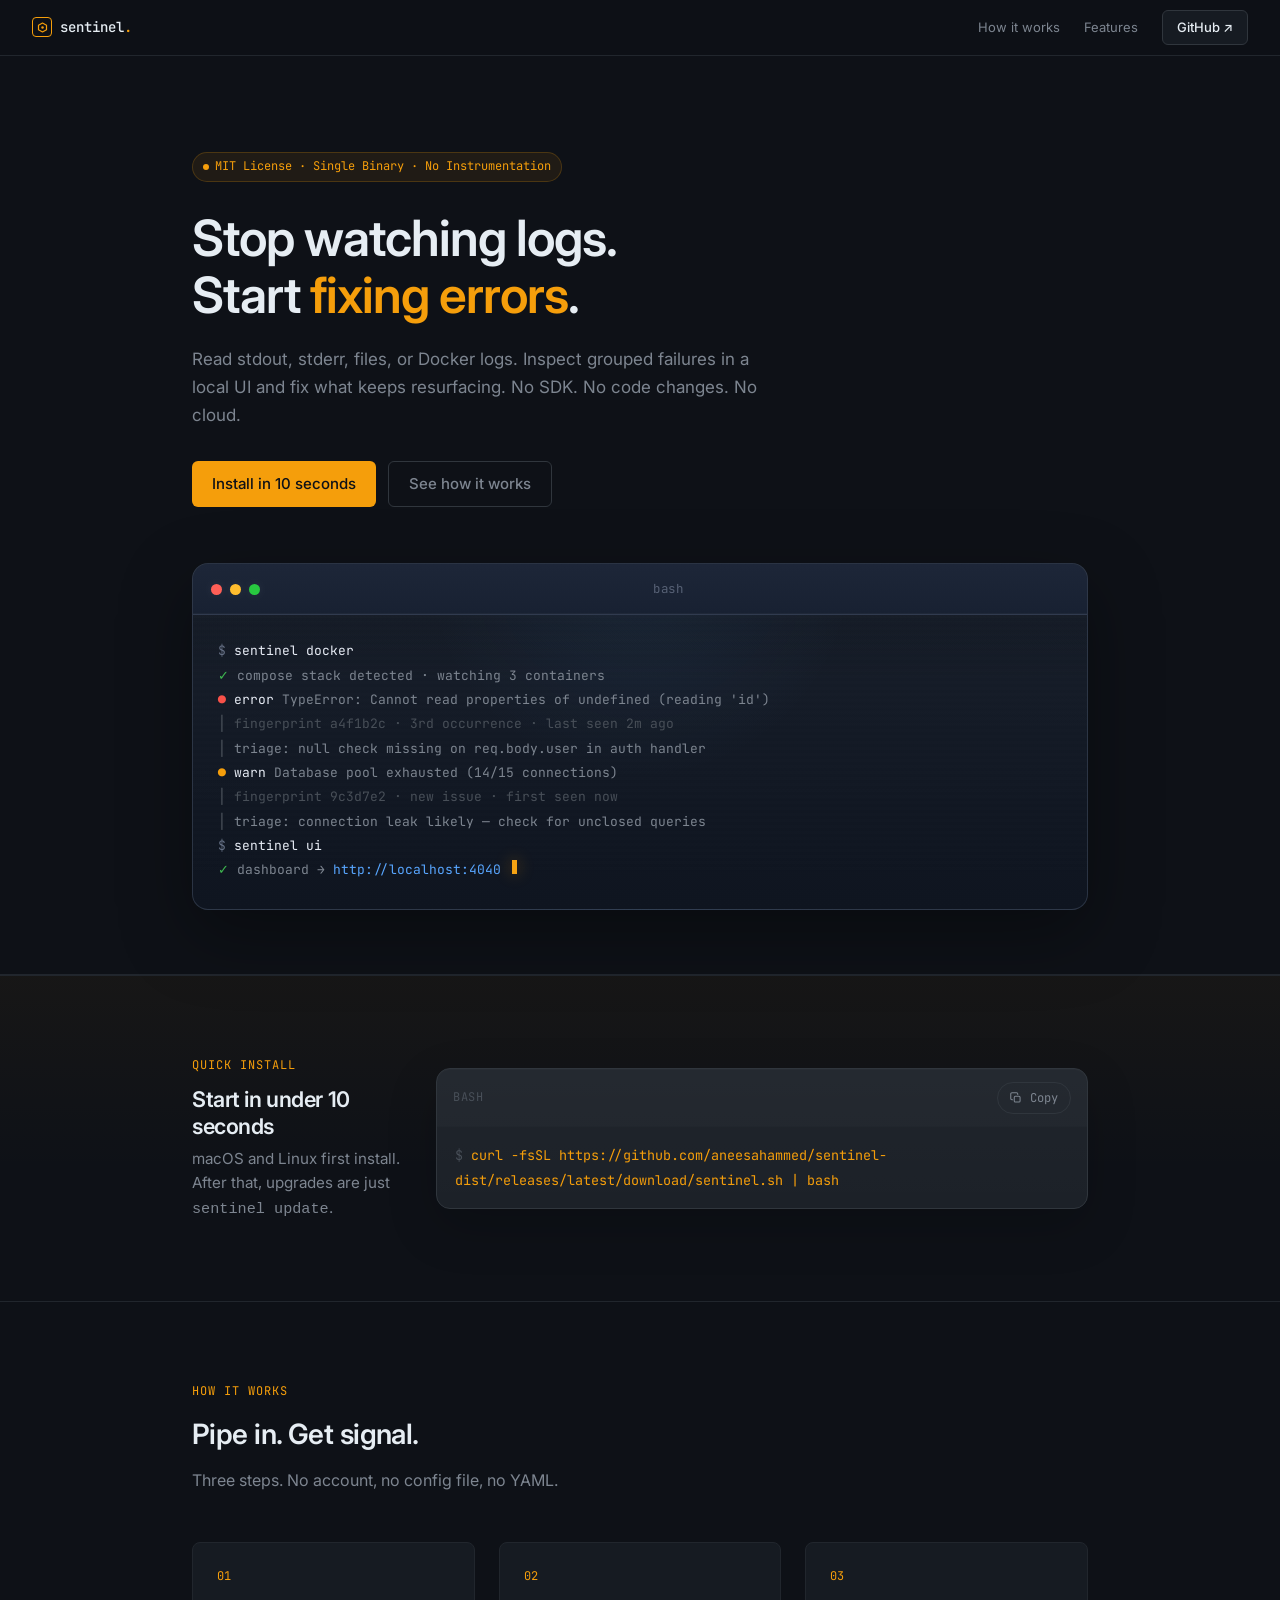
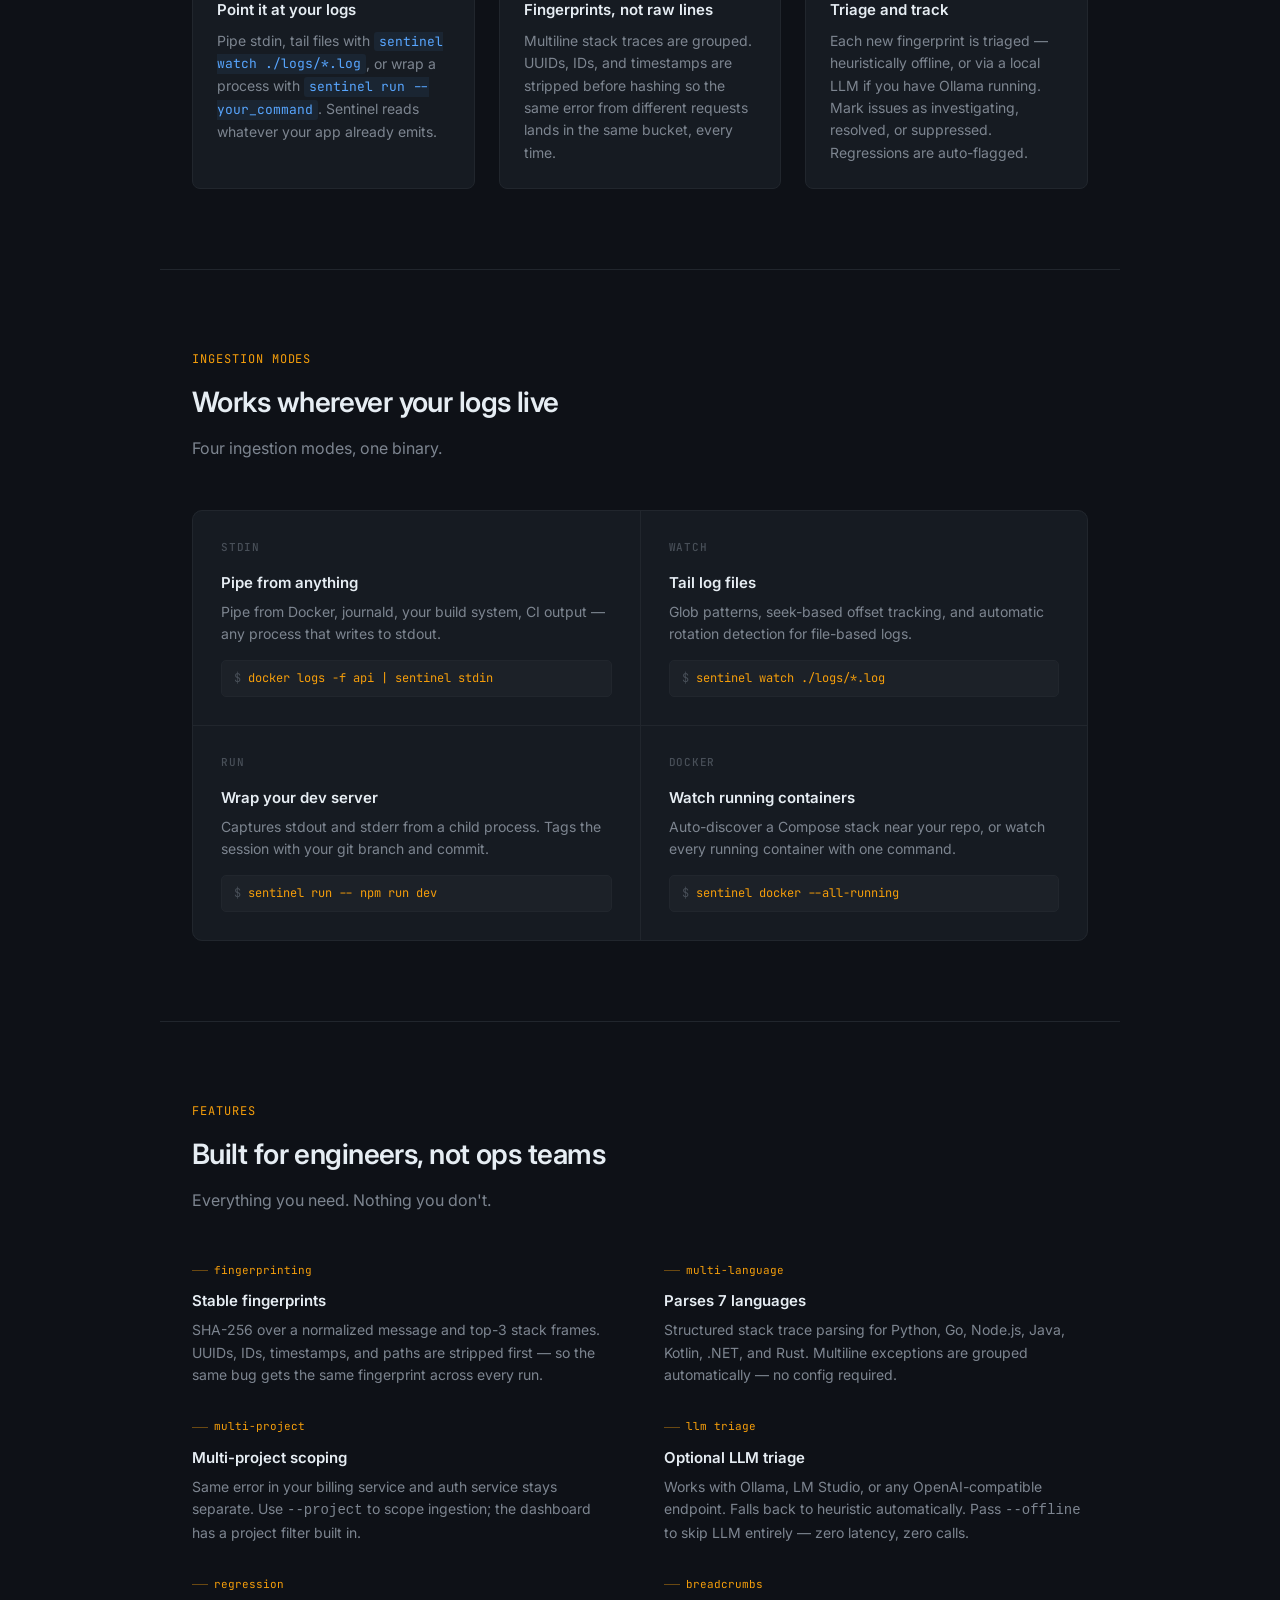
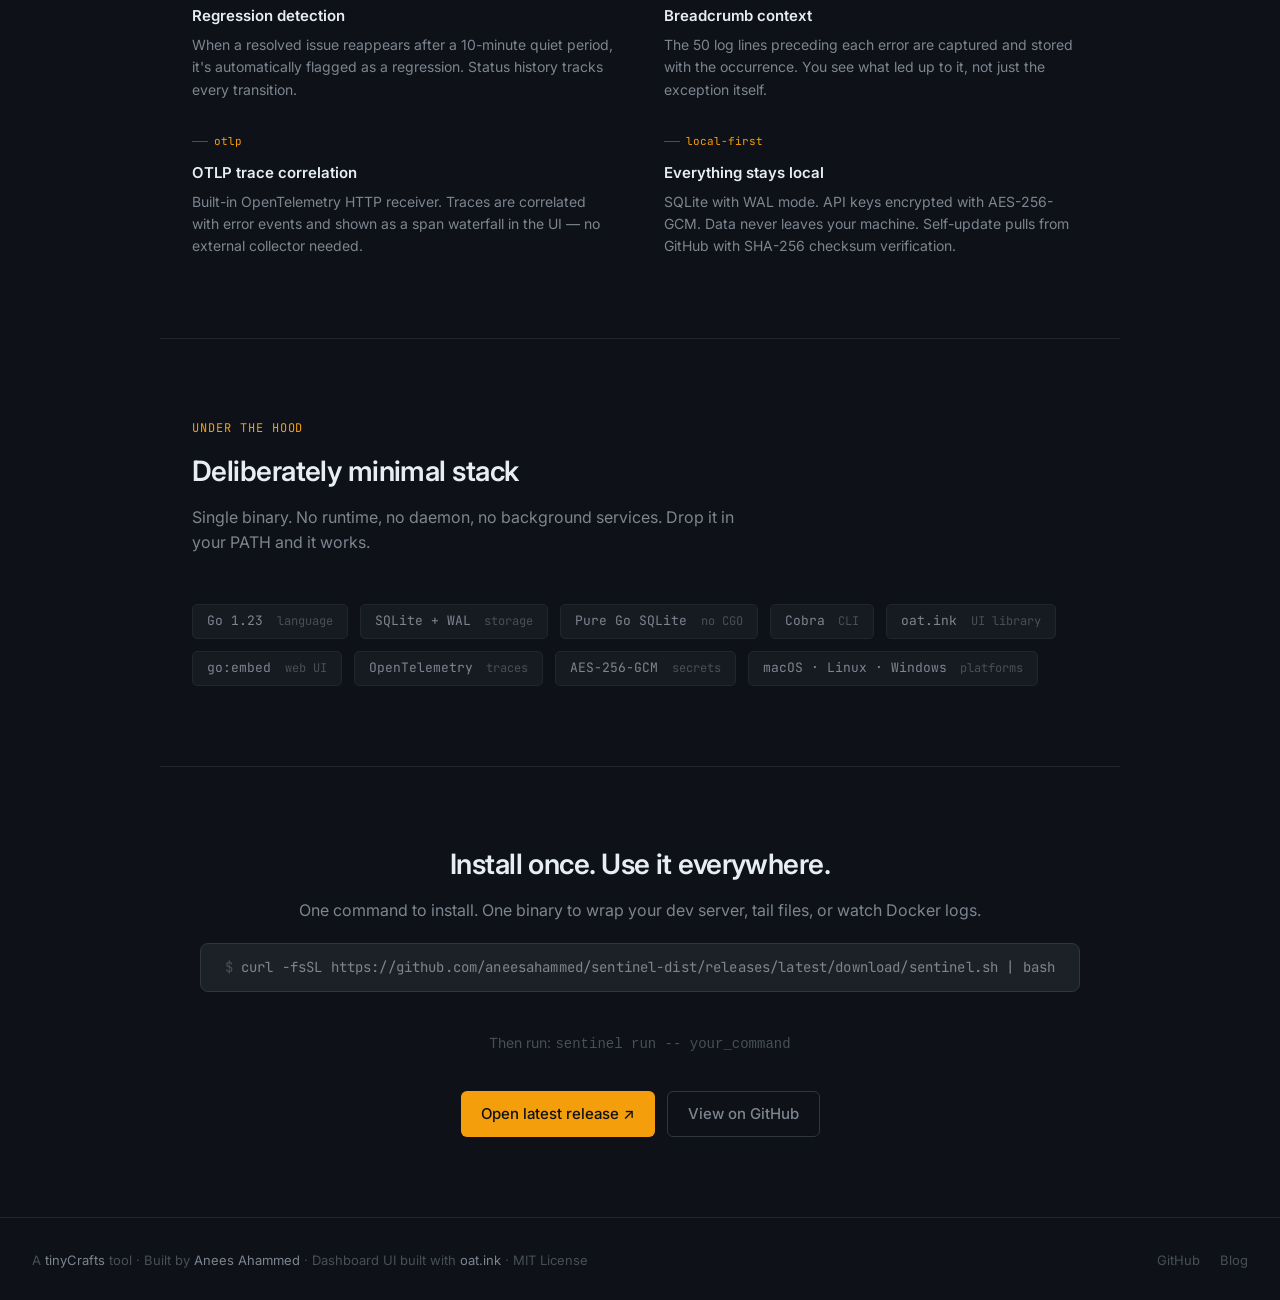
==== commit d2969d2f: "Add install shell and copy button functionality" ====
--- a/index.htm
+++ b/index.htm
@@ -467,19 +467,89 @@
         max-width: 360px;
       }
 
+      .install-shell {
+        background:
+          linear-gradient(180deg, rgba(255, 255, 255, 0.02), transparent 100%),
+          var(--bg-code);
+        border: 1px solid var(--border);
+        border-radius: 14px;
+        box-shadow:
+          0 18px 50px rgba(0, 0, 0, 0.18),
+          inset 0 1px 0 rgba(255, 255, 255, 0.02);
+        overflow: hidden;
+      }
+
+      .install-shell-bar {
+        display: flex;
+        align-items: center;
+        justify-content: space-between;
+        gap: 1rem;
+        padding: 0.8rem 1rem;
+        border-bottom: 1px solid var(--border-subtle);
+        background: rgba(255, 255, 255, 0.02);
+      }
+
+      .install-shell-label {
+        font-family: var(--mono);
+        font-size: 0.75rem;
+        color: var(--text-dim);
+        letter-spacing: 0.06em;
+        text-transform: uppercase;
+      }
+
+      .copy-button {
+        display: inline-flex;
+        align-items: center;
+        gap: 0.45rem;
+        font-family: var(--mono);
+        font-size: 0.76rem;
+        color: var(--text-muted);
+        background: transparent;
+        border: 1px solid var(--border);
+        border-radius: 999px;
+        padding: 0.42rem 0.72rem;
+        cursor: pointer;
+        transition:
+          border-color 0.15s,
+          color 0.15s,
+          background 0.15s,
+          transform 0.15s;
+      }
+
+      .copy-button:hover {
+        color: var(--text);
+        border-color: rgba(245, 158, 11, 0.5);
+        background: rgba(245, 158, 11, 0.08);
+      }
+
+      .copy-button:focus-visible {
+        outline: 2px solid rgba(245, 158, 11, 0.45);
+        outline-offset: 2px;
+      }
+
+      .copy-button[data-copy-state="copied"] {
+        color: #0e1117;
+        background: var(--accent);
+        border-color: var(--accent);
+      }
+
+      .copy-button svg {
+        width: 14px;
+        height: 14px;
+        flex-shrink: 0;
+      }
+
       .install-command {
         display: block;
-        overflow-x: auto;
+        margin: 0;
         font-family: var(--mono);
         font-size: 0.84rem;
-        line-height: 1.7;
+        line-height: 1.8;
         color: var(--text);
-        background: var(--bg-code);
-        border: 1px solid var(--border);
-        border-radius: 10px;
         padding: 1rem 1.15rem;
-        box-shadow: inset 0 1px 0 rgba(255, 255, 255, 0.02);
-        white-space: nowrap;
+        white-space: normal;
+        overflow-wrap: anywhere;
+        word-break: break-word;
       }
 
       .install-command .prompt {
@@ -717,6 +787,11 @@
         border-radius: 8px;
         margin-bottom: 2.5rem;
         letter-spacing: 0.01em;
+        max-width: 100%;
+        white-space: normal;
+        overflow-wrap: anywhere;
+        word-break: break-word;
+        text-align: left;
       }
 
       .cta-install .dollar {
@@ -792,6 +867,10 @@
 
         .install-strip-inner {
           grid-template-columns: 1fr;
+        }
+
+        .install-shell-bar {
+          flex-wrap: wrap;
         }
 
         .steps {
@@ -967,14 +1046,42 @@
             <code>sentinel update</code>.
           </p>
         </div>
-        <code class="install-command"
-          ><span class="prompt">$</span
-          ><span class="cmd"
-            >curl -fsSL
-            https://github.com/aneesahammed/sentinel-dist/releases/latest/download/sentinel.sh
-            | bash</span
-          ></code
-        >
+        <div class="install-shell">
+          <div class="install-shell-bar">
+            <span class="install-shell-label">bash</span>
+            <button
+              type="button"
+              class="copy-button"
+              data-copy-value="curl -fsSL https://github.com/aneesahammed/sentinel-dist/releases/latest/download/sentinel.sh | bash"
+              aria-label="Copy install command"
+            >
+              <svg
+                viewBox="0 0 24 24"
+                fill="none"
+                xmlns="http://www.w3.org/2000/svg"
+                aria-hidden="true"
+              >
+                <rect
+                  x="9"
+                  y="9"
+                  width="10"
+                  height="10"
+                  rx="2"
+                  stroke="currentColor"
+                  stroke-width="1.8"
+                />
+                <path
+                  d="M6 15H5a2 2 0 0 1-2-2V5a2 2 0 0 1 2-2h8a2 2 0 0 1 2 2v1"
+                  stroke="currentColor"
+                  stroke-width="1.8"
+                  stroke-linecap="round"
+                />
+              </svg>
+              <span class="copy-label">Copy</span>
+            </button>
+          </div>
+          <pre class="install-command"><span class="prompt">$</span><span class="cmd">curl -fsSL https://github.com/aneesahammed/sentinel-dist/releases/latest/download/sentinel.sh | bash</span></pre>
+        </div>
       </div>
     </section>
 
@@ -1243,5 +1350,54 @@
         <a href="https://anees.xyz" target="_blank" rel="noopener">Blog</a>
       </div>
     </footer>
+    <script>
+      (() => {
+        const copyButtons = document.querySelectorAll(".copy-button[data-copy-value]");
+        if (!copyButtons.length) return;
+
+        const copyText = async (value) => {
+          if (navigator.clipboard && window.isSecureContext) {
+            await navigator.clipboard.writeText(value);
+            return true;
+          }
+
+          const textarea = document.createElement("textarea");
+          textarea.value = value;
+          textarea.setAttribute("readonly", "");
+          textarea.style.position = "absolute";
+          textarea.style.left = "-9999px";
+          document.body.appendChild(textarea);
+          textarea.select();
+          const ok = document.execCommand("copy");
+          document.body.removeChild(textarea);
+          if (!ok) throw new Error("copy failed");
+          return true;
+        };
+
+        copyButtons.forEach((button) => {
+          const label = button.querySelector(".copy-label");
+          const reset = () => {
+            button.dataset.copyState = "";
+            if (label) label.textContent = "Copy";
+          };
+
+          button.addEventListener("click", async () => {
+            const value = button.dataset.copyValue || "";
+
+            try {
+              await copyText(value);
+              button.dataset.copyState = "copied";
+              if (label) label.textContent = "Copied";
+            } catch (error) {
+              button.dataset.copyState = "";
+              if (label) label.textContent = "Press Cmd/Ctrl+C";
+            }
+
+            window.clearTimeout(button._copyTimer);
+            button._copyTimer = window.setTimeout(reset, 1800);
+          });
+        });
+      })();
+    </script>
   </body>
 </html>
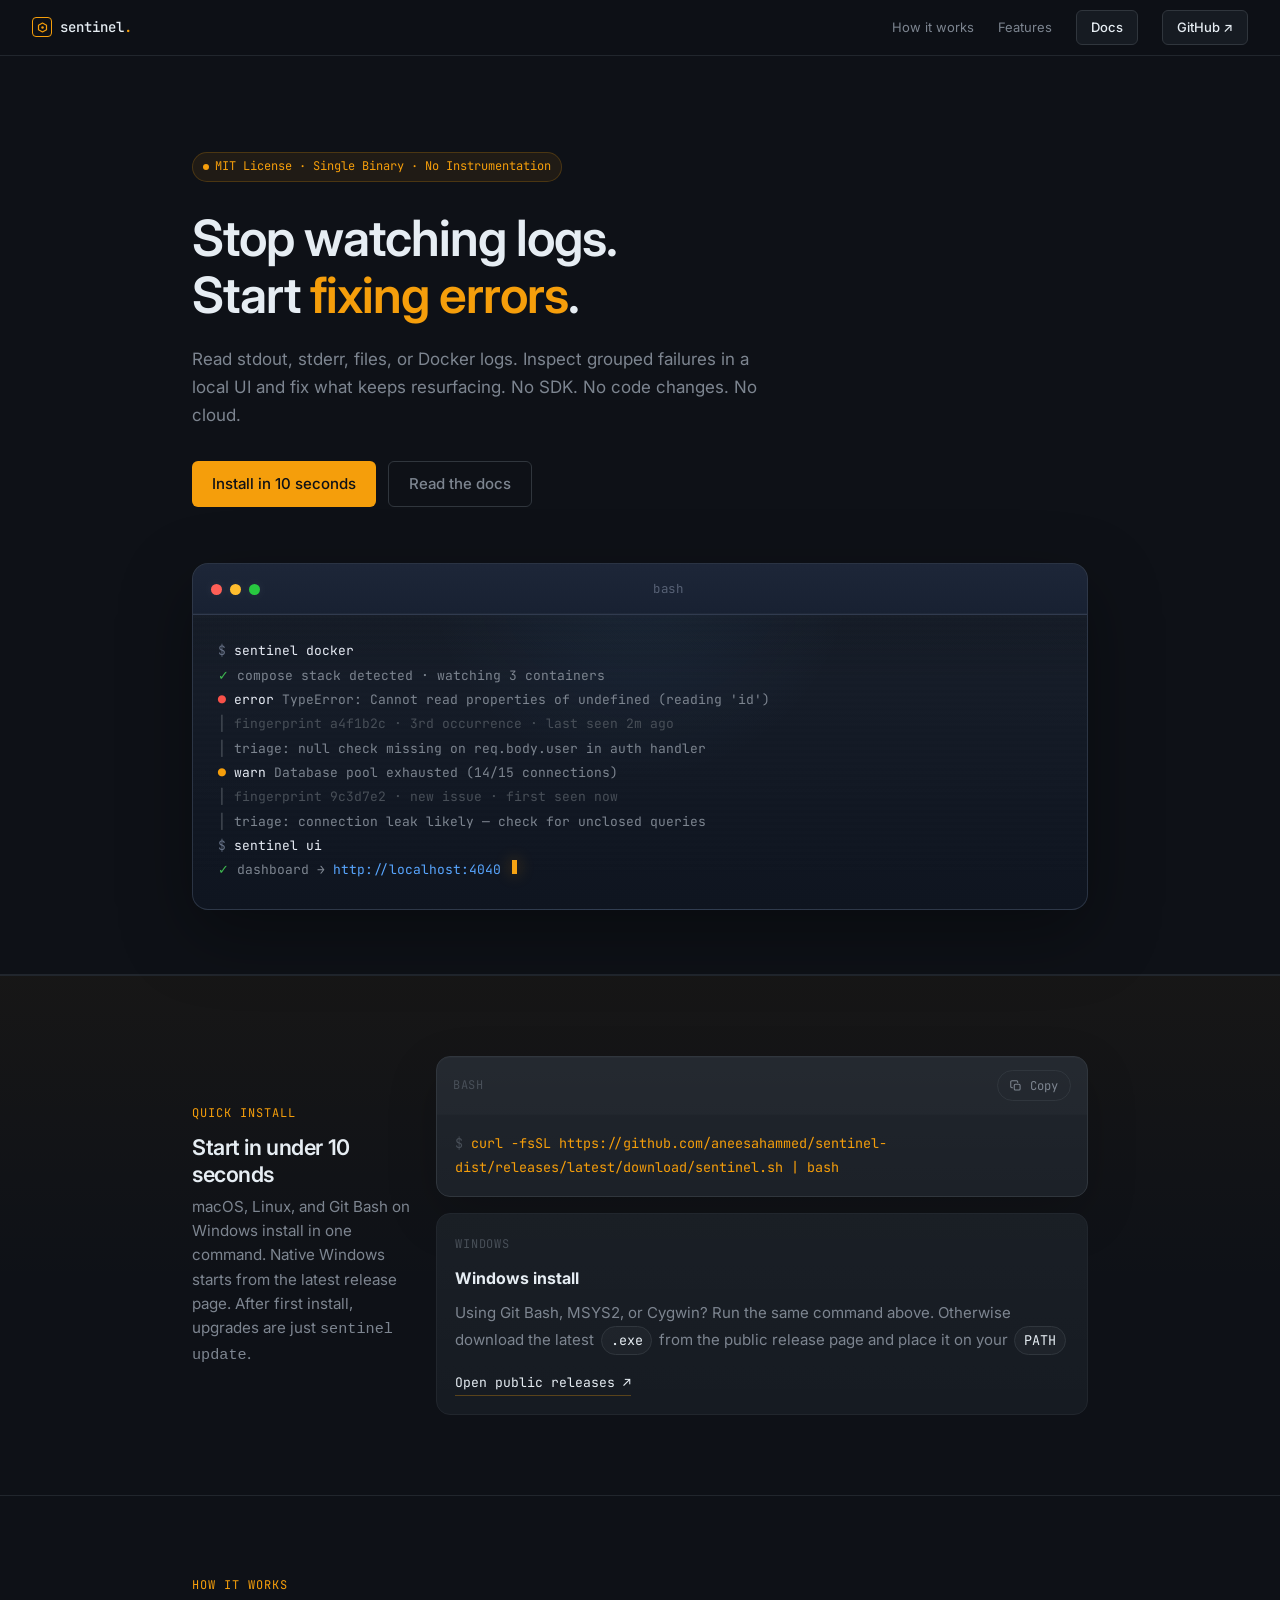
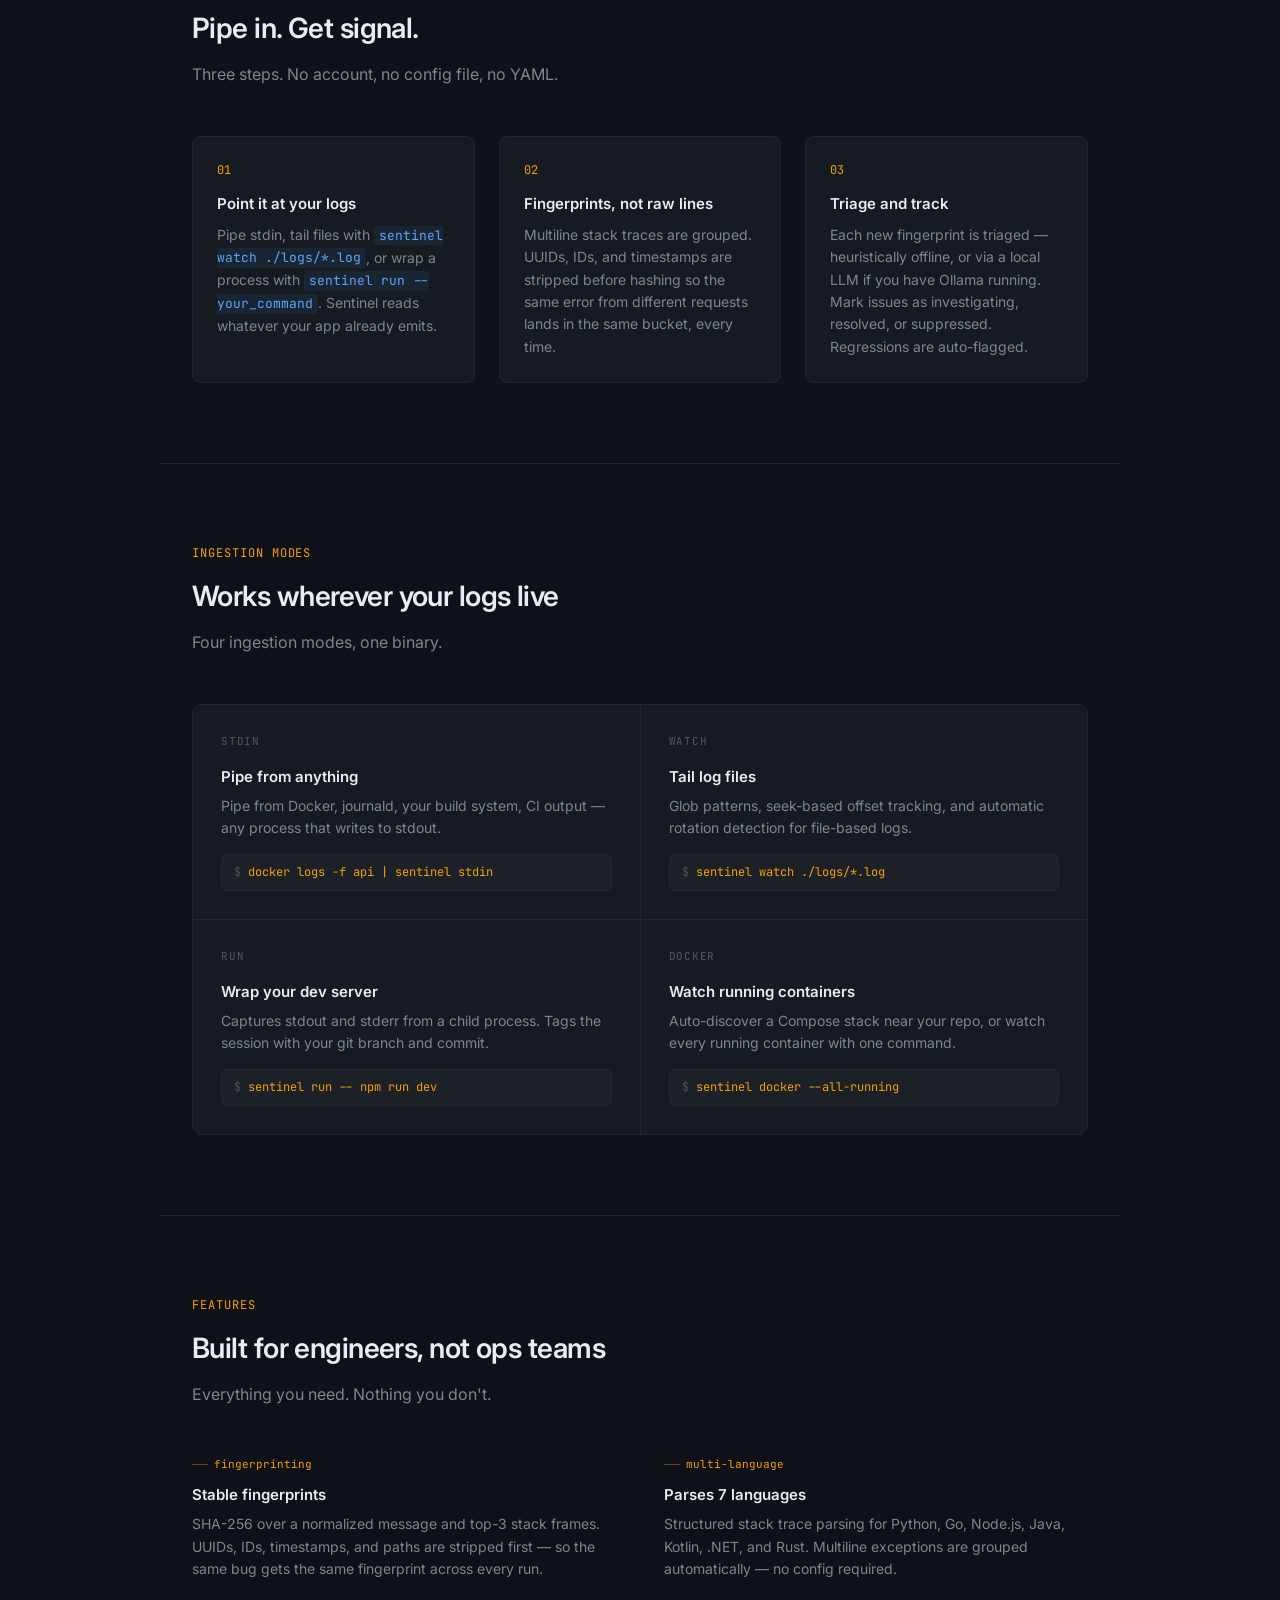
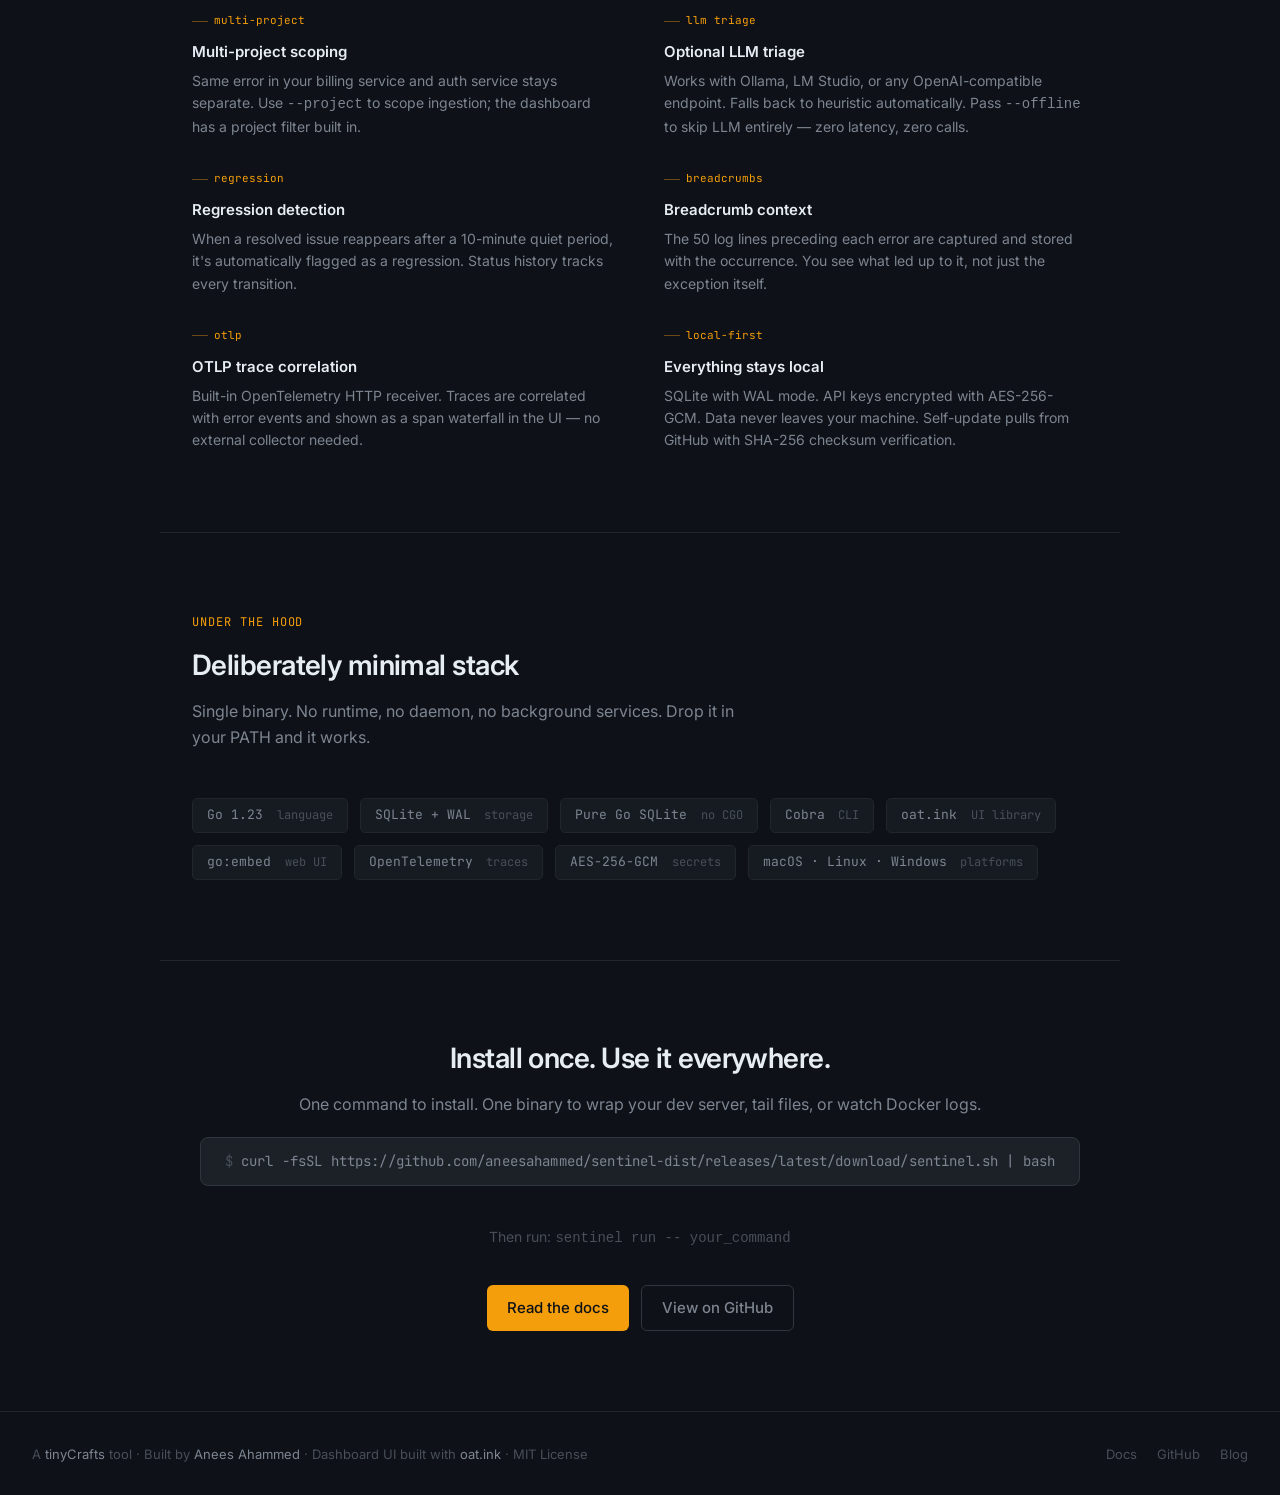
==== commit 74cbe429: "docs(site): publish landing page and docs" ====
--- a/index.htm
+++ b/index.htm
@@ -479,6 +479,11 @@
         overflow: hidden;
       }
 
+      .install-stack {
+        display: grid;
+        gap: 1rem;
+      }
+
       .install-shell-bar {
         display: flex;
         align-items: center;
@@ -559,6 +564,74 @@
 
       .install-command .cmd {
         color: var(--accent);
+      }
+
+      .windows-install {
+        background:
+          linear-gradient(180deg, rgba(255, 255, 255, 0.015), transparent 100%),
+          var(--bg-raised);
+        border: 1px solid var(--border-subtle);
+        border-radius: 14px;
+        padding: 1.05rem 1.15rem 1.15rem;
+      }
+
+      .windows-install-label {
+        display: inline-flex;
+        align-items: center;
+        gap: 0.45rem;
+        font-family: var(--mono);
+        font-size: 0.75rem;
+        color: var(--text-dim);
+        letter-spacing: 0.06em;
+        text-transform: uppercase;
+        margin-bottom: 0.7rem;
+      }
+
+      .windows-install h3 {
+        font-size: 1rem;
+        margin-bottom: 0.55rem;
+      }
+
+      .windows-install p {
+        color: var(--text-muted);
+        font-size: 0.94rem;
+        line-height: 1.7;
+        margin-bottom: 0.9rem;
+      }
+
+      .install-pill {
+        display: inline-flex;
+        align-items: center;
+        min-height: 1.8rem;
+        padding: 0.1rem 0.55rem;
+        margin: 0 0.15rem;
+        border: 1px solid var(--border);
+        border-radius: 999px;
+        background: rgba(255, 255, 255, 0.03);
+        color: var(--text);
+        font-family: var(--mono);
+        font-size: 0.84rem;
+        vertical-align: middle;
+      }
+
+      .install-release-link {
+        display: inline-flex;
+        align-items: center;
+        gap: 0.45rem;
+        color: var(--text);
+        font-family: var(--mono);
+        font-size: 0.82rem;
+        text-decoration: none;
+        border-bottom: 1px solid rgba(245, 158, 11, 0.3);
+        padding-bottom: 0.1rem;
+        transition:
+          color 0.15s,
+          border-color 0.15s;
+      }
+
+      .install-release-link:hover {
+        color: var(--accent);
+        border-color: rgba(245, 158, 11, 0.7);
       }
 
       /* ── HOW IT WORKS ──────────────────────────────── */
@@ -871,6 +944,10 @@
 
         .install-shell-bar {
           flex-wrap: wrap;
+        }
+
+        .windows-install {
+          padding: 1rem;
         }
 
         .steps {
@@ -929,6 +1006,7 @@
       <div class="nav-links">
         <a href="#how-it-works">How it works</a>
         <a href="#features">Features</a>
+        <a href="/docs/" class="btn-nav">Docs</a>
         <a
           href="https://github.com/aneesahammed/sentinel-dist"
           target="_blank"
@@ -957,7 +1035,7 @@
 
         <div class="hero-ctas">
           <a href="#install" class="btn-primary"> Install in 10 seconds </a>
-          <a href="#how-it-works" class="btn-secondary"> See how it works </a>
+          <a href="/docs/" class="btn-secondary"> Read the docs </a>
         </div>
 
         <!-- Terminal demo -->
@@ -1042,45 +1120,71 @@
           <div class="install-kicker">Quick install</div>
           <h2>Start in under 10 seconds</h2>
           <p>
-            macOS and Linux first install. After that, upgrades are just
+            macOS, Linux, and Git Bash on Windows install in one command. Native
+            Windows starts from the latest release page. After first install,
+            upgrades are just
             <code>sentinel update</code>.
           </p>
         </div>
-        <div class="install-shell">
-          <div class="install-shell-bar">
-            <span class="install-shell-label">bash</span>
-            <button
-              type="button"
-              class="copy-button"
-              data-copy-value="curl -fsSL https://github.com/aneesahammed/sentinel-dist/releases/latest/download/sentinel.sh | bash"
-              aria-label="Copy install command"
+        <div class="install-stack">
+          <div class="install-shell">
+            <div class="install-shell-bar">
+              <span class="install-shell-label">bash</span>
+              <button
+                type="button"
+                class="copy-button"
+                data-copy-value="curl -fsSL https://github.com/aneesahammed/sentinel-dist/releases/latest/download/sentinel.sh | bash"
+                aria-label="Copy install command"
+              >
+                <svg
+                  viewBox="0 0 24 24"
+                  fill="none"
+                  xmlns="http://www.w3.org/2000/svg"
+                  aria-hidden="true"
+                >
+                  <rect
+                    x="9"
+                    y="9"
+                    width="10"
+                    height="10"
+                    rx="2"
+                    stroke="currentColor"
+                    stroke-width="1.8"
+                  />
+                  <path
+                    d="M6 15H5a2 2 0 0 1-2-2V5a2 2 0 0 1 2-2h8a2 2 0 0 1 2 2v1"
+                    stroke="currentColor"
+                    stroke-width="1.8"
+                    stroke-linecap="round"
+                  />
+                </svg>
+                <span class="copy-label">Copy</span>
+              </button>
+            </div>
+            <pre
+              class="install-command"
+            ><span class="prompt">$</span><span class="cmd">curl -fsSL https://github.com/aneesahammed/sentinel-dist/releases/latest/download/sentinel.sh | bash</span></pre>
+          </div>
+
+          <div class="windows-install">
+            <div class="windows-install-label">Windows</div>
+            <h3>Windows install</h3>
+            <p>
+              Using Git Bash, MSYS2, or Cygwin? Run the same command above.
+              Otherwise download the latest
+              <span class="install-pill">.exe</span>
+              from the public release page and place it on your
+              <span class="install-pill">PATH</span>
+            </p>
+            <a
+              href="https://github.com/aneesahammed/sentinel-dist/releases"
+              target="_blank"
+              rel="noopener"
+              class="install-release-link"
             >
-              <svg
-                viewBox="0 0 24 24"
-                fill="none"
-                xmlns="http://www.w3.org/2000/svg"
-                aria-hidden="true"
-              >
-                <rect
-                  x="9"
-                  y="9"
-                  width="10"
-                  height="10"
-                  rx="2"
-                  stroke="currentColor"
-                  stroke-width="1.8"
-                />
-                <path
-                  d="M6 15H5a2 2 0 0 1-2-2V5a2 2 0 0 1 2-2h8a2 2 0 0 1 2 2v1"
-                  stroke="currentColor"
-                  stroke-width="1.8"
-                  stroke-linecap="round"
-                />
-              </svg>
-              <span class="copy-label">Copy</span>
-            </button>
+              Open public releases ↗
+            </a>
           </div>
-          <pre class="install-command"><span class="prompt">$</span><span class="cmd">curl -fsSL https://github.com/aneesahammed/sentinel-dist/releases/latest/download/sentinel.sh | bash</span></pre>
         </div>
       </div>
     </section>
@@ -1306,14 +1410,7 @@
       </div>
 
       <div class="cta-buttons">
-        <a
-          href="https://github.com/aneesahammed/sentinel-dist/releases/latest"
-          class="btn-primary"
-          target="_blank"
-          rel="noopener"
-        >
-          Open latest release ↗
-        </a>
+        <a href="/docs/" class="btn-primary"> Read the docs </a>
         <a
           href="https://github.com/aneesahammed/sentinel-dist"
           class="btn-secondary"
@@ -1341,6 +1438,7 @@
         MIT License
       </div>
       <div class="footer-right">
+        <a href="/docs/">Docs</a>
         <a
           href="https://github.com/aneesahammed/sentinel-dist"
           target="_blank"
@@ -1352,7 +1450,9 @@
     </footer>
     <script>
       (() => {
-        const copyButtons = document.querySelectorAll(".copy-button[data-copy-value]");
+        const copyButtons = document.querySelectorAll(
+          ".copy-button[data-copy-value]",
+        );
         if (!copyButtons.length) return;
 
         const copyText = async (value) => {
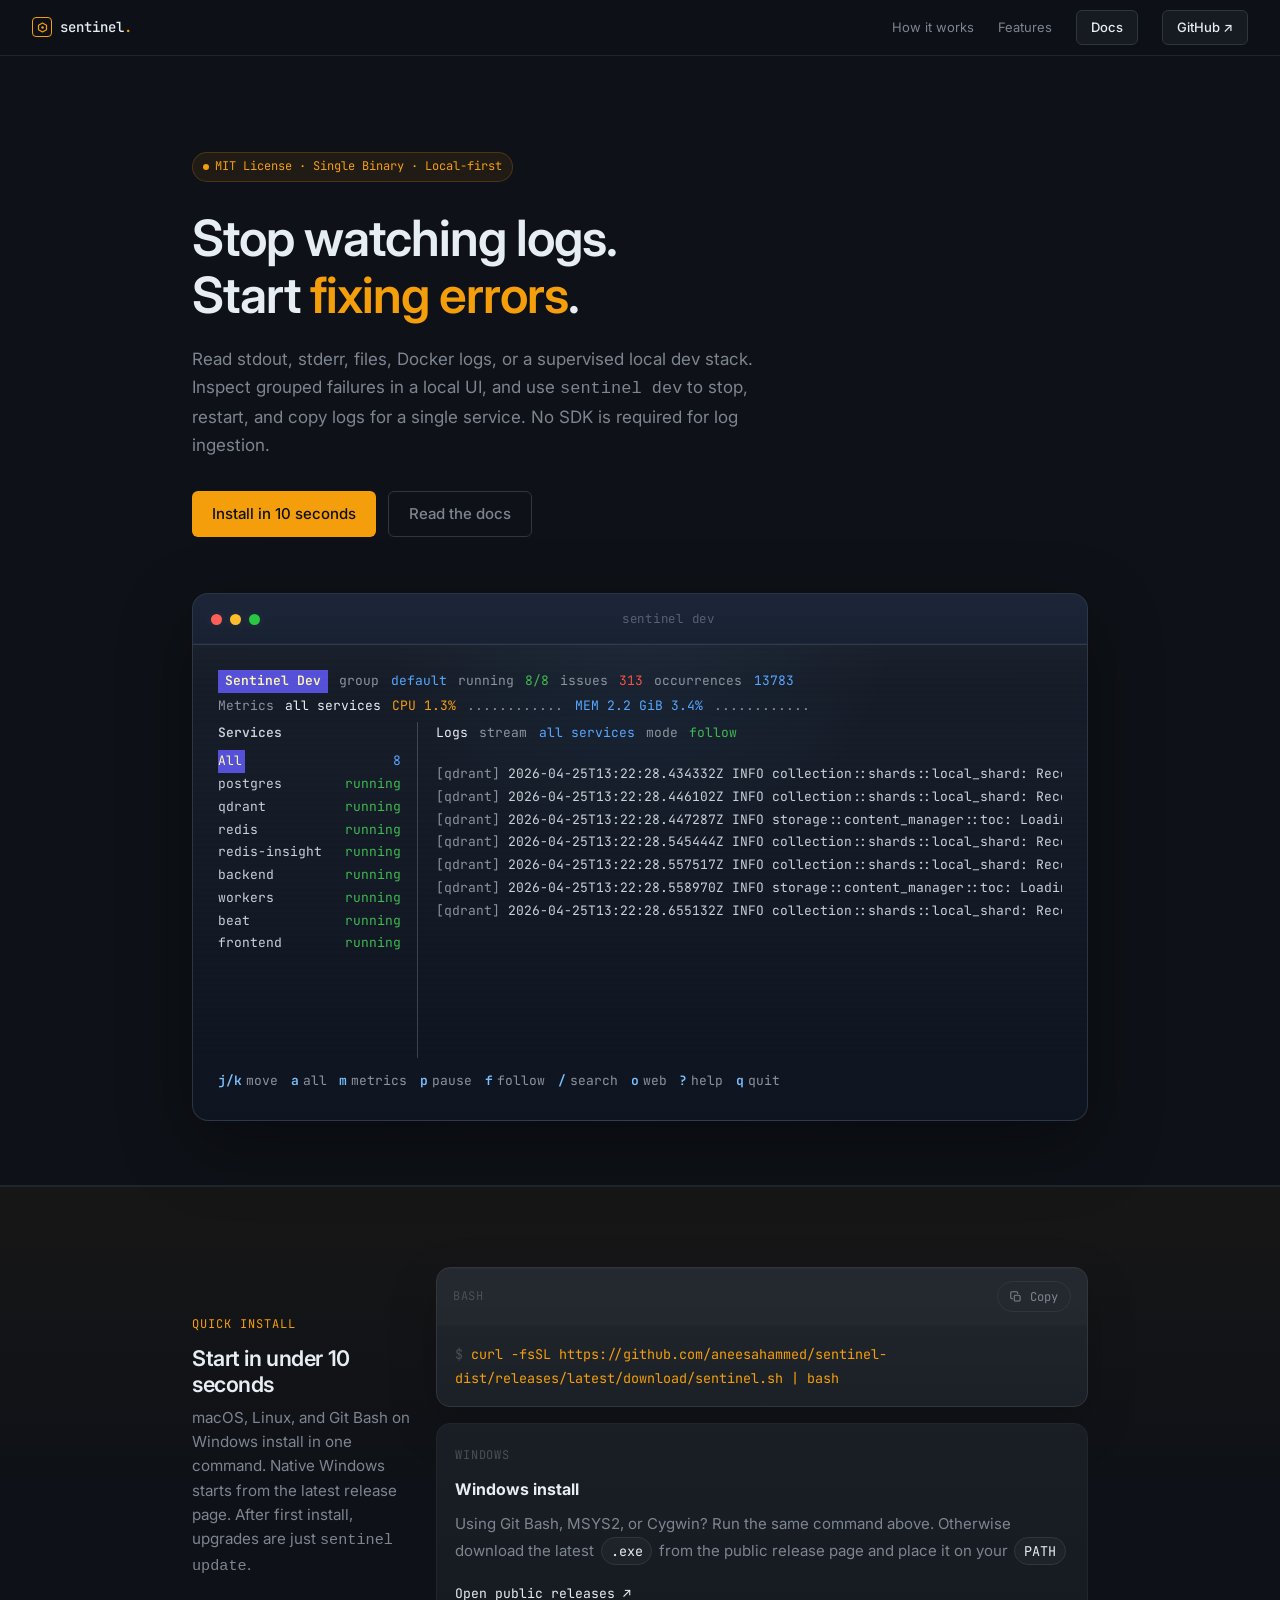
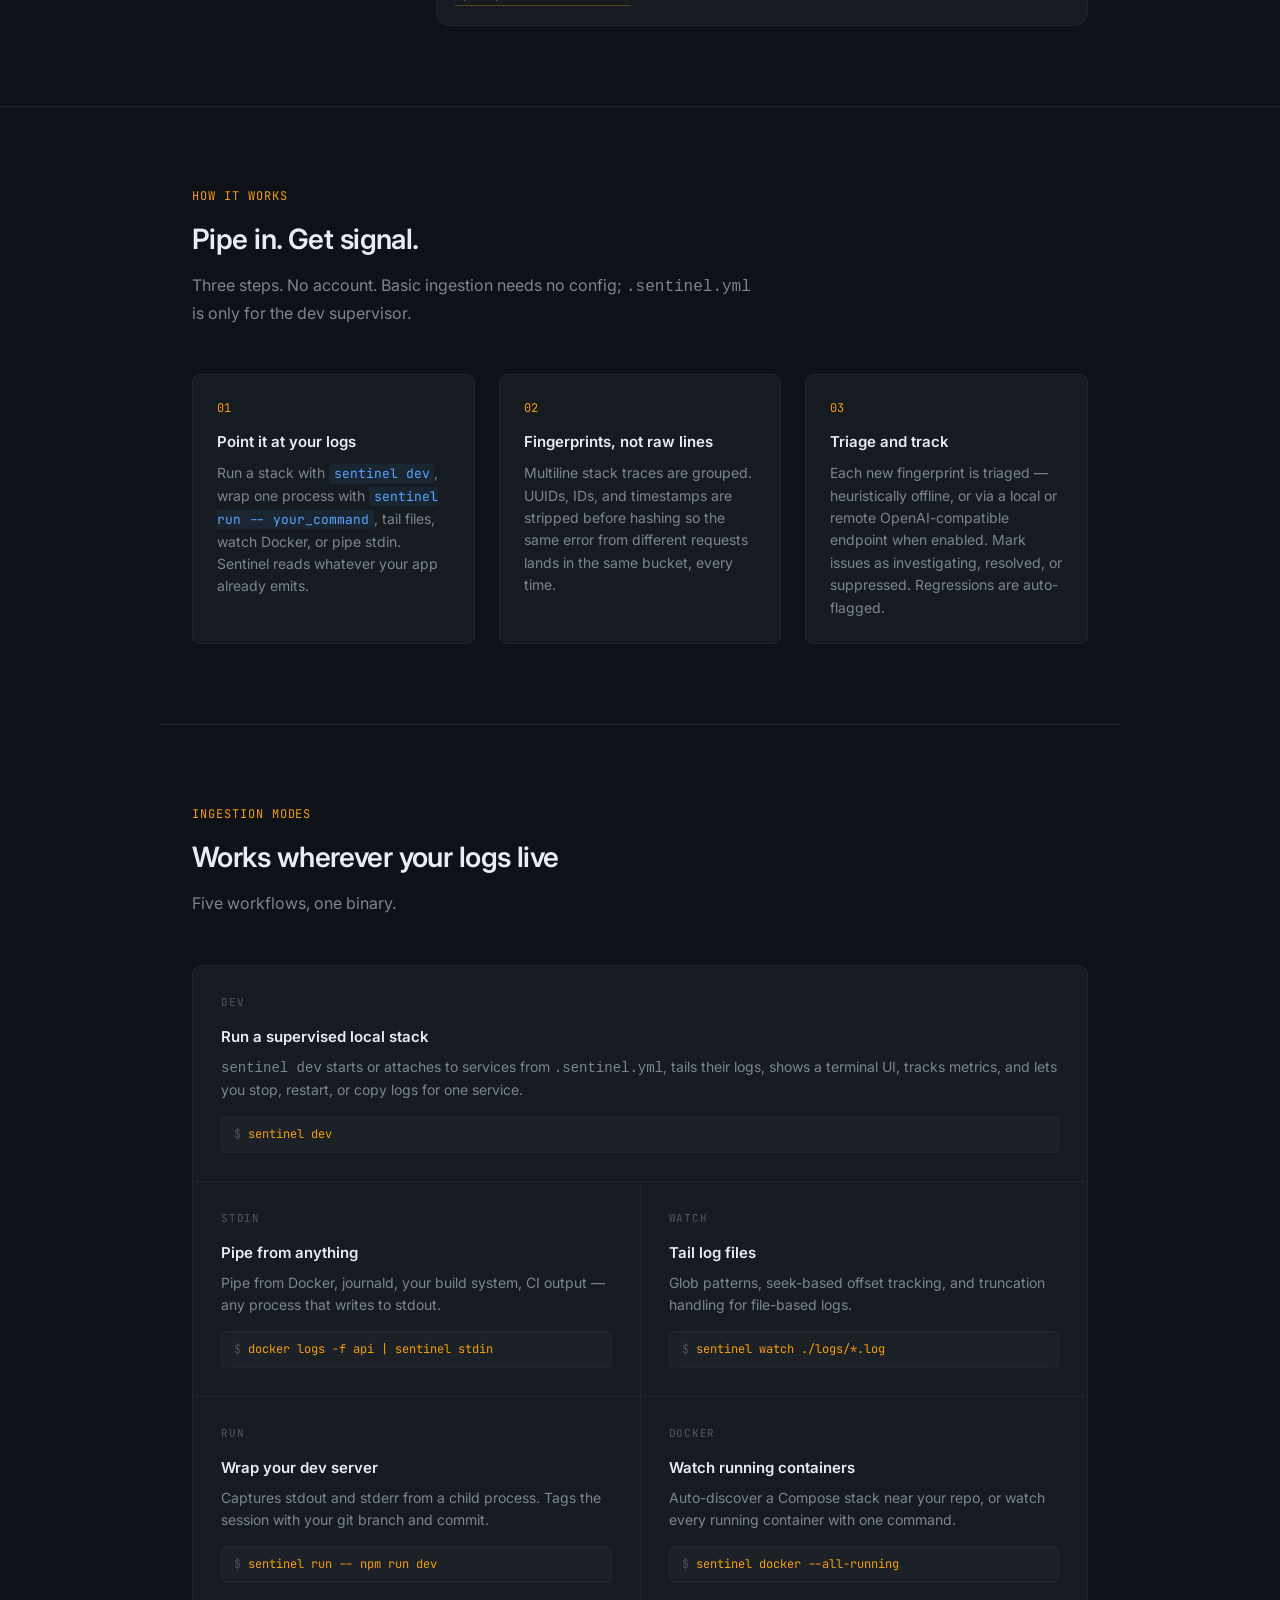
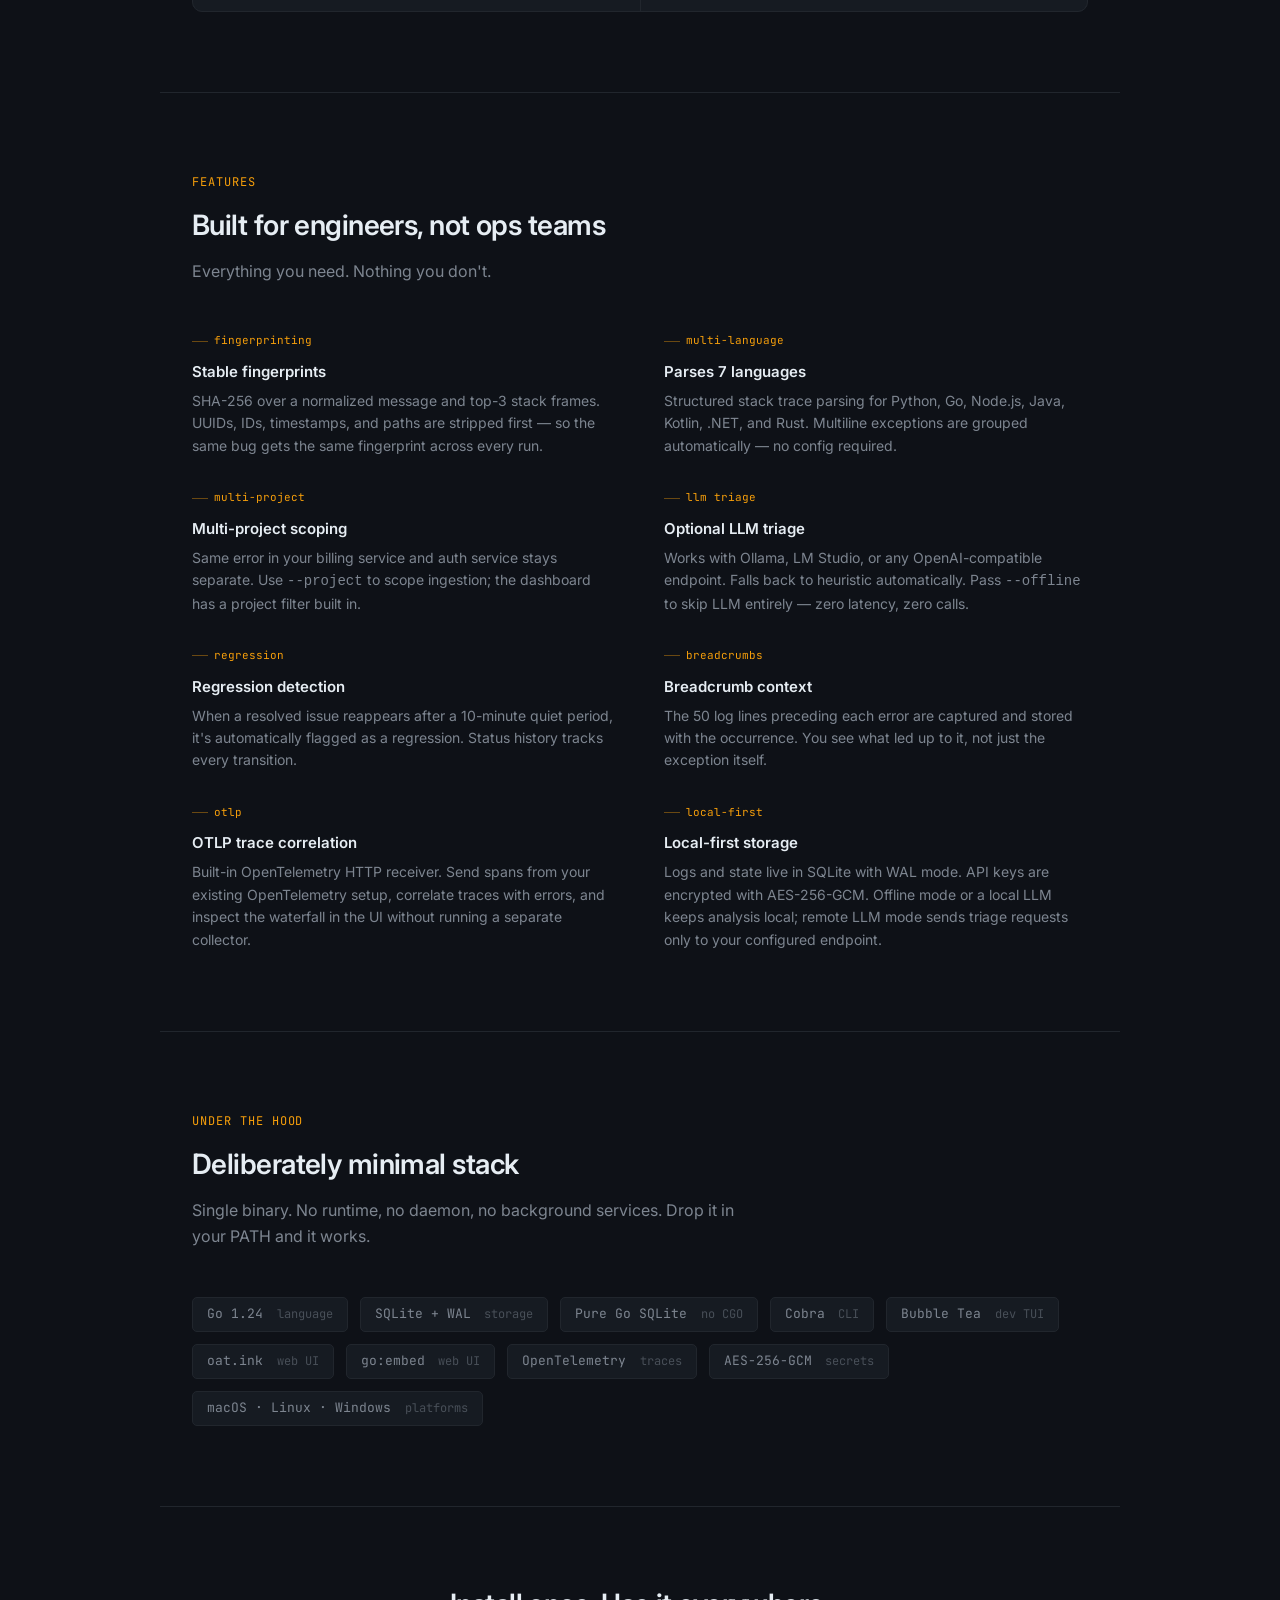
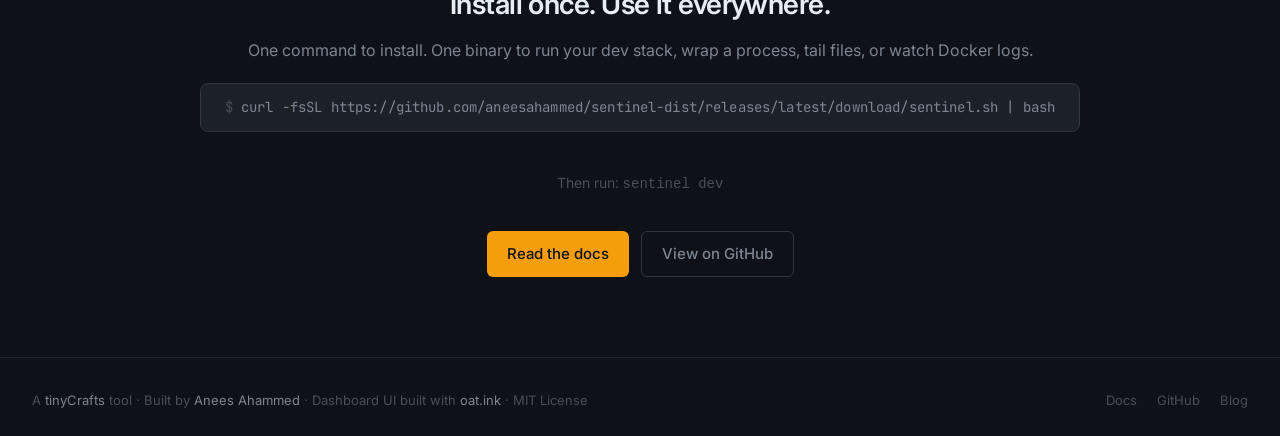
==== commit bca1f5e5: "docs(site): publish landing page and docs" ====
--- a/index.htm
+++ b/index.htm
@@ -6,7 +6,7 @@
     <title>Sentinel — Error tracking that works with your existing logs</title>
     <meta
       name="description"
-      content="Sentinel reads your stdout and stderr. No SDK, no instrumentation, no cloud. Pipe your logs in — it groups, deduplicates, and triages every error across all your services."
+      content="Sentinel reads stdout, stderr, files, Docker logs, and supervised dev stack logs. Log ingestion needs no SDK; Sentinel groups, deduplicates, and triages errors with local-first storage."
     />
     <link rel="preconnect" href="https://fonts.googleapis.com" />
     <link rel="preconnect" href="https://fonts.gstatic.com" crossorigin />
@@ -374,6 +374,116 @@
         pointer-events: none;
       }
 
+      .dev-tui {
+        color: #c9d1d9;
+        white-space: nowrap;
+        overflow: hidden;
+      }
+
+      .dev-tui-header,
+      .dev-tui-metrics,
+      .dev-tui-tabs {
+        display: flex;
+        align-items: center;
+        gap: 0.7rem;
+      }
+
+      .dev-tui-header {
+        margin-bottom: 0.15rem;
+      }
+
+      .dev-tui-title {
+        color: #fff7b3;
+        background: #5450d8;
+        padding: 0 0.45rem;
+        font-weight: 600;
+      }
+
+      .dev-tui-label {
+        color: #8b949e;
+      }
+
+      .dev-tui-metrics {
+        margin-bottom: 0.25rem;
+      }
+
+      .dev-tui-main {
+        display: grid;
+        grid-template-columns: 12.5rem 1fr;
+        gap: 1.15rem;
+        min-height: 21rem;
+      }
+
+      .dev-tui-services {
+        border-right: 1px solid rgba(139, 148, 158, 0.35);
+        padding-right: 1rem;
+      }
+
+      .dev-tui-section {
+        color: #c9d1d9;
+        font-weight: 600;
+        margin-bottom: 0.35rem;
+      }
+
+      .dev-tui-service-row {
+        display: grid;
+        grid-template-columns: 1fr auto;
+        gap: 1rem;
+      }
+
+      .dev-tui-selected {
+        background: #5450d8;
+        color: #fff7b3;
+        padding: 0 0.2rem;
+        margin-left: -0.2rem;
+        width: fit-content;
+      }
+
+      .dev-tui-logs {
+        min-width: 0;
+      }
+
+      .dev-tui-tabs {
+        margin-bottom: 1.15rem;
+      }
+
+      .dev-tui-log-lines {
+        overflow: hidden;
+      }
+
+      .dev-tui-log-line {
+        color: #c9d1d9;
+      }
+
+      .dev-tui-log-line span {
+        color: #8b949e;
+      }
+
+      .dev-tui-footer {
+        display: flex;
+        align-items: baseline;
+        gap: 0.8rem;
+        margin-top: 0.75rem;
+        color: #6e7681;
+        overflow: hidden;
+      }
+
+      .dev-tui-footer-item {
+        display: inline-flex;
+        align-items: baseline;
+        gap: 0.25rem;
+        flex: 0 0 auto;
+      }
+
+      .dev-tui-key {
+        color: #79c0ff;
+        font-weight: 600;
+      }
+
+      .dev-tui-action {
+        color: #8b949e;
+      }
+
       .t-prompt {
         color: #667186;
       }
@@ -719,6 +829,10 @@
       .mode {
         background: var(--bg-raised);
         padding: 1.75rem;
+      }
+
+      .mode-featured {
+        grid-column: 1 / -1;
       }
 
       .mode-tag {
@@ -1021,16 +1135,15 @@
     <!-- HERO -->
     <div class="hero">
       <div class="hero-inner">
-        <div class="badge">
-          MIT License · Single Binary · No Instrumentation
-        </div>
+        <div class="badge">MIT License · Single Binary · Local-first</div>
 
         <h1>Stop watching logs.<br />Start <em>fixing errors</em>.</h1>
 
         <p class="hero-sub">
-          Read stdout, stderr, files, or Docker logs. Inspect grouped failures
-          in a local UI and fix what keeps resurfacing. No SDK. No code changes.
-          No cloud.
+          Read stdout, stderr, files, Docker logs, or a supervised local dev
+          stack. Inspect grouped failures in a local UI, and use
+          <code>sentinel dev</code> to stop, restart, and copy logs for a single
+          service. No SDK is required for log ingestion.
         </p>
 
         <div class="hero-ctas">
@@ -1044,69 +1157,147 @@
             <div class="dot dot-red"></div>
             <div class="dot dot-yellow"></div>
             <div class="dot dot-green"></div>
-            <div class="terminal-title">bash</div>
+            <div class="terminal-title">sentinel dev</div>
           </div>
           <div class="terminal-body">
-            <div class="t-line">
-              <span class="t-prompt">$</span>
-              <span class="t-cmd">sentinel docker</span>
-            </div>
-            <div class="t-line spacer">
-              <span class="t-green">✓</span>
-              <span class="t-muted"
-                >compose stack detected · watching 3 containers</span
-              >
-            </div>
-            <div class="t-line spacer">
-              <span class="t-red">●</span>
-              <span class="t-cmd">error</span>
-              <span class="t-muted"
-                >TypeError: Cannot read properties of undefined (reading
-                'id')</span
-              >
-            </div>
-            <div class="t-line">
-              <span class="t-dim">│</span>
-              <span class="t-dim"
-                >fingerprint a4f1b2c · 3rd occurrence · last seen 2m ago</span
-              >
-            </div>
-            <div class="t-line">
-              <span class="t-dim">│</span>
-              <span class="t-muted"
-                >triage: null check missing on req.body.user in auth
-                handler</span
-              >
-            </div>
-            <div class="t-line spacer">
-              <span class="t-amber">●</span>
-              <span class="t-cmd">warn</span>
-              <span class="t-muted"
-                >Database pool exhausted (14/15 connections)</span
-              >
-            </div>
-            <div class="t-line">
-              <span class="t-dim">│</span>
-              <span class="t-dim"
-                >fingerprint 9c3d7e2 · new issue · first seen now</span
-              >
-            </div>
-            <div class="t-line">
-              <span class="t-dim">│</span>
-              <span class="t-muted"
-                >triage: connection leak likely — check for unclosed
-                queries</span
-              >
-            </div>
-            <div class="t-line spacer">
-              <span class="t-prompt">$</span>
-              <span class="t-cmd">sentinel ui</span>
-            </div>
-            <div class="t-line">
-              <span class="t-green">✓</span>
-              <span class="t-muted">dashboard → </span
-              ><span class="t-blue">http://localhost:4040</span>
-              <span class="cursor" aria-hidden="true"></span>
+            <div class="dev-tui" aria-label="Sentinel dev terminal UI preview">
+              <div class="dev-tui-header">
+                <span class="dev-tui-title">Sentinel Dev</span>
+                <span class="dev-tui-label">group</span>
+                <span class="t-blue">default</span>
+                <span class="dev-tui-label">running</span>
+                <span class="t-green">8/8</span>
+                <span class="dev-tui-label">issues</span>
+                <span class="t-red">313</span>
+                <span class="dev-tui-label">occurrences</span>
+                <span class="t-blue">13783</span>
+              </div>
+              <div class="dev-tui-metrics">
+                <span class="dev-tui-label">Metrics</span>
+                <span class="t-cmd">all services</span>
+                <span class="t-amber">CPU 1.3%</span>
+                <span class="t-muted">............</span>
+                <span class="t-blue">MEM 2.2 GiB 3.4%</span>
+                <span class="t-muted">............</span>
+              </div>
+              <div class="dev-tui-main">
+                <div class="dev-tui-services">
+                  <div class="dev-tui-section">Services</div>
+                  <div class="dev-tui-service-row">
+                    <span class="dev-tui-selected">All</span>
+                    <span class="t-blue">8</span>
+                  </div>
+                  <div class="dev-tui-service-row">
+                    <span>postgres</span>
+                    <span class="t-green">running</span>
+                  </div>
+                  <div class="dev-tui-service-row">
+                    <span>qdrant</span>
+                    <span class="t-green">running</span>
+                  </div>
+                  <div class="dev-tui-service-row">
+                    <span>redis</span>
+                    <span class="t-green">running</span>
+                  </div>
+                  <div class="dev-tui-service-row">
+                    <span>redis-insight</span>
+                    <span class="t-green">running</span>
+                  </div>
+                  <div class="dev-tui-service-row">
+                    <span>backend</span>
+                    <span class="t-green">running</span>
+                  </div>
+                  <div class="dev-tui-service-row">
+                    <span>workers</span>
+                    <span class="t-green">running</span>
+                  </div>
+                  <div class="dev-tui-service-row">
+                    <span>beat</span>
+                    <span class="t-green">running</span>
+                  </div>
+                  <div class="dev-tui-service-row">
+                    <span>frontend</span>
+                    <span class="t-green">running</span>
+                  </div>
+                </div>
+                <div class="dev-tui-logs">
+                  <div class="dev-tui-tabs">
+                    <span class="t-cmd">Logs</span>
+                    <span class="dev-tui-label">stream</span>
+                    <span class="t-blue">all services</span>
+                    <span class="dev-tui-label">mode</span>
+                    <span class="t-green">follow</span>
+                  </div>
+                  <div class="dev-tui-log-lines">
+                    <div class="dev-tui-log-line">
+                      <span>[qdrant]</span>
+                      2026-04-25T13:22:28.434332Z INFO collection::shards::local_shard: Recovering shard ./storage/collections/mem0_widget
+                    </div>
+                    <div class="dev-tui-log-line">
+                      <span>[qdrant]</span>
+                      2026-04-25T13:22:28.446102Z INFO collection::shards::local_shard: Recovered collection mem0_widget_d8754963e70e4d6bbffa: 1/1 (100%)
+                    </div>
+                    <div class="dev-tui-log-line">
+                      <span>[qdrant]</span>
+                      2026-04-25T13:22:28.447287Z INFO storage::content_manager::toc: Loading collection: mem0_widget_8260da14dbb541bcba1c
+                    </div>
+                    <div class="dev-tui-log-line">
+                      <span>[qdrant]</span>
+                      2026-04-25T13:22:28.545444Z INFO collection::shards::local_shard: Recovering shard ./storage/collections/mem0_widget_8260da14dbb541bcba1c
+                    </div>
+                    <div class="dev-tui-log-line">
+                      <span>[qdrant]</span>
+                      2026-04-25T13:22:28.557517Z INFO collection::shards::local_shard: Recovered collection mem0_widget_8260da14dbb541bcba1c: 1/1 (100%)
+                    </div>
+                    <div class="dev-tui-log-line">
+                      <span>[qdrant]</span>
+                      2026-04-25T13:22:28.558970Z INFO storage::content_manager::toc: Loading collection: mem0_user_d6fe8d1b-38c7-45eb-99c8-c9b186787165
+                    </div>
+                    <div class="dev-tui-log-line">
+                      <span>[qdrant]</span>
+                      2026-04-25T13:22:28.655132Z INFO collection::shards::local_shard: Recovering shard ./storage/collections/mem0_user_d6fe8d1b
+                    </div>
+                  </div>
+                </div>
+              </div>
+              <div class="dev-tui-footer" aria-label="Sentinel dev keyboard shortcuts">
+                <span class="dev-tui-footer-item"
+                  ><span class="dev-tui-key">j/k</span
+                  ><span class="dev-tui-action">move</span></span
+                >
+                <span class="dev-tui-footer-item"
+                  ><span class="dev-tui-key">a</span
+                  ><span class="dev-tui-action">all</span></span
+                >
+                <span class="dev-tui-footer-item"
+                  ><span class="dev-tui-key">m</span
+                  ><span class="dev-tui-action">metrics</span></span
+                >
+                <span class="dev-tui-footer-item"
+                  ><span class="dev-tui-key">p</span
+                  ><span class="dev-tui-action">pause</span></span
+                >
+                <span class="dev-tui-footer-item"
+                  ><span class="dev-tui-key">f</span
+                  ><span class="dev-tui-action">follow</span></span
+                >
+                <span class="dev-tui-footer-item"
+                  ><span class="dev-tui-key">/</span
+                  ><span class="dev-tui-action">search</span></span
+                >
+                <span class="dev-tui-footer-item"
+                  ><span class="dev-tui-key">o</span
+                  ><span class="dev-tui-action">web</span></span
+                >
+                <span class="dev-tui-footer-item"
+                  ><span class="dev-tui-key">?</span
+                  ><span class="dev-tui-action">help</span></span
+                >
+                <span class="dev-tui-footer-item"
+                  ><span class="dev-tui-key">q</span
+                  ><span class="dev-tui-action">quit</span></span
+                >
+              </div>
             </div>
           </div>
         </div>
@@ -1194,17 +1385,17 @@
       <div class="section-label">How it works</div>
       <h2>Pipe in. Get signal.</h2>
       <p class="section-intro">
-        Three steps. No account, no config file, no YAML.
+        Three steps. No account. Basic ingestion needs no config;
+        <code>.sentinel.yml</code> is only for the dev supervisor.
       </p>
       <div class="steps">
         <div class="step">
           <div class="step-num">01</div>
           <h3>Point it at your logs</h3>
           <p>
-            Pipe stdin, tail files with
-            <code>sentinel watch ./logs/*.log</code>, or wrap a process with
-            <code>sentinel run -- your_command</code>. Sentinel reads whatever
-            your app already emits.
+            Run a stack with <code>sentinel dev</code>, wrap one process with
+            <code>sentinel run -- your_command</code>, tail files, watch Docker,
+            or pipe stdin. Sentinel reads whatever your app already emits.
           </p>
         </div>
         <div class="step">
@@ -1221,8 +1412,9 @@
           <h3>Triage and track</h3>
           <p>
             Each new fingerprint is triaged — heuristically offline, or via a
-            local LLM if you have Ollama running. Mark issues as investigating,
-            resolved, or suppressed. Regressions are auto-flagged.
+            local or remote OpenAI-compatible endpoint when enabled. Mark issues
+            as investigating, resolved, or suppressed. Regressions are
+            auto-flagged.
           </p>
         </div>
       </div>
@@ -1232,8 +1424,21 @@
     <section class="modes-section container">
       <div class="section-label">Ingestion modes</div>
       <h2>Works wherever your logs live</h2>
-      <p class="section-intro">Four ingestion modes, one binary.</p>
+      <p class="section-intro">Five workflows, one binary.</p>
       <div class="modes-grid">
+        <div class="mode mode-featured">
+          <div class="mode-tag">dev</div>
+          <h3>Run a supervised local stack</h3>
+          <p>
+            <code>sentinel dev</code> starts or attaches to services from
+            <code>.sentinel.yml</code>, tails their logs, shows a terminal UI,
+            tracks metrics, and lets you stop, restart, or copy logs for one
+            service.
+          </p>
+          <div class="mode-cmd">
+            <span class="prompt">$ </span><span class="cmd">sentinel dev</span>
+          </div>
+        </div>
         <div class="mode">
           <div class="mode-tag">stdin</div>
           <h3>Pipe from anything</h3>
@@ -1250,8 +1455,8 @@
           <div class="mode-tag">watch</div>
           <h3>Tail log files</h3>
           <p>
-            Glob patterns, seek-based offset tracking, and automatic rotation
-            detection for file-based logs.
+            Glob patterns, seek-based offset tracking, and truncation handling
+            for file-based logs.
           </p>
           <div class="mode-cmd">
             <span class="prompt">$ </span
@@ -1351,18 +1556,19 @@
           <div class="feature-icon">otlp</div>
           <h3>OTLP trace correlation</h3>
           <p>
-            Built-in OpenTelemetry HTTP receiver. Traces are correlated with
-            error events and shown as a span waterfall in the UI — no external
-            collector needed.
+            Built-in OpenTelemetry HTTP receiver. Send spans from your existing
+            OpenTelemetry setup, correlate traces with errors, and inspect the
+            waterfall in the UI without running a separate collector.
           </p>
         </div>
         <div class="feature">
           <div class="feature-icon">local-first</div>
-          <h3>Everything stays local</h3>
+          <h3>Local-first storage</h3>
           <p>
-            SQLite with WAL mode. API keys encrypted with AES-256-GCM. Data
-            never leaves your machine. Self-update pulls from GitHub with
-            SHA-256 checksum verification.
+            Logs and state live in SQLite with WAL mode. API keys are encrypted
+            with AES-256-GCM. Offline mode or a local LLM keeps analysis local;
+            remote LLM mode sends triage requests only to your configured
+            endpoint.
           </p>
         </div>
       </div>
@@ -1377,11 +1583,12 @@
         your PATH and it works.
       </p>
       <div class="stack-row">
-        <div class="stack-item">Go 1.23 <span>language</span></div>
+        <div class="stack-item">Go 1.24 <span>language</span></div>
         <div class="stack-item">SQLite + WAL <span>storage</span></div>
         <div class="stack-item">Pure Go SQLite <span>no CGO</span></div>
         <div class="stack-item">Cobra <span>CLI</span></div>
-        <div class="stack-item">oat.ink <span>UI library</span></div>
+        <div class="stack-item">Bubble Tea <span>dev TUI</span></div>
+        <div class="stack-item">oat.ink <span>web UI</span></div>
         <div class="stack-item">go:embed <span>web UI</span></div>
         <div class="stack-item">OpenTelemetry <span>traces</span></div>
         <div class="stack-item">AES-256-GCM <span>secrets</span></div>
@@ -1395,8 +1602,8 @@
     <section class="cta-section container">
       <h2>Install once. Use it everywhere.</h2>
       <p>
-        One command to install. One binary to wrap your dev server, tail files,
-        or watch Docker logs.
+        One command to install. One binary to run your dev stack, wrap a
+        process, tail files, or watch Docker logs.
       </p>
 
       <div class="cta-install">
@@ -1406,7 +1613,7 @@
       </div>
 
       <div class="cta-note">
-        Then run: <code>sentinel run -- your_command</code>
+        Then run: <code>sentinel dev</code>
       </div>
 
       <div class="cta-buttons">
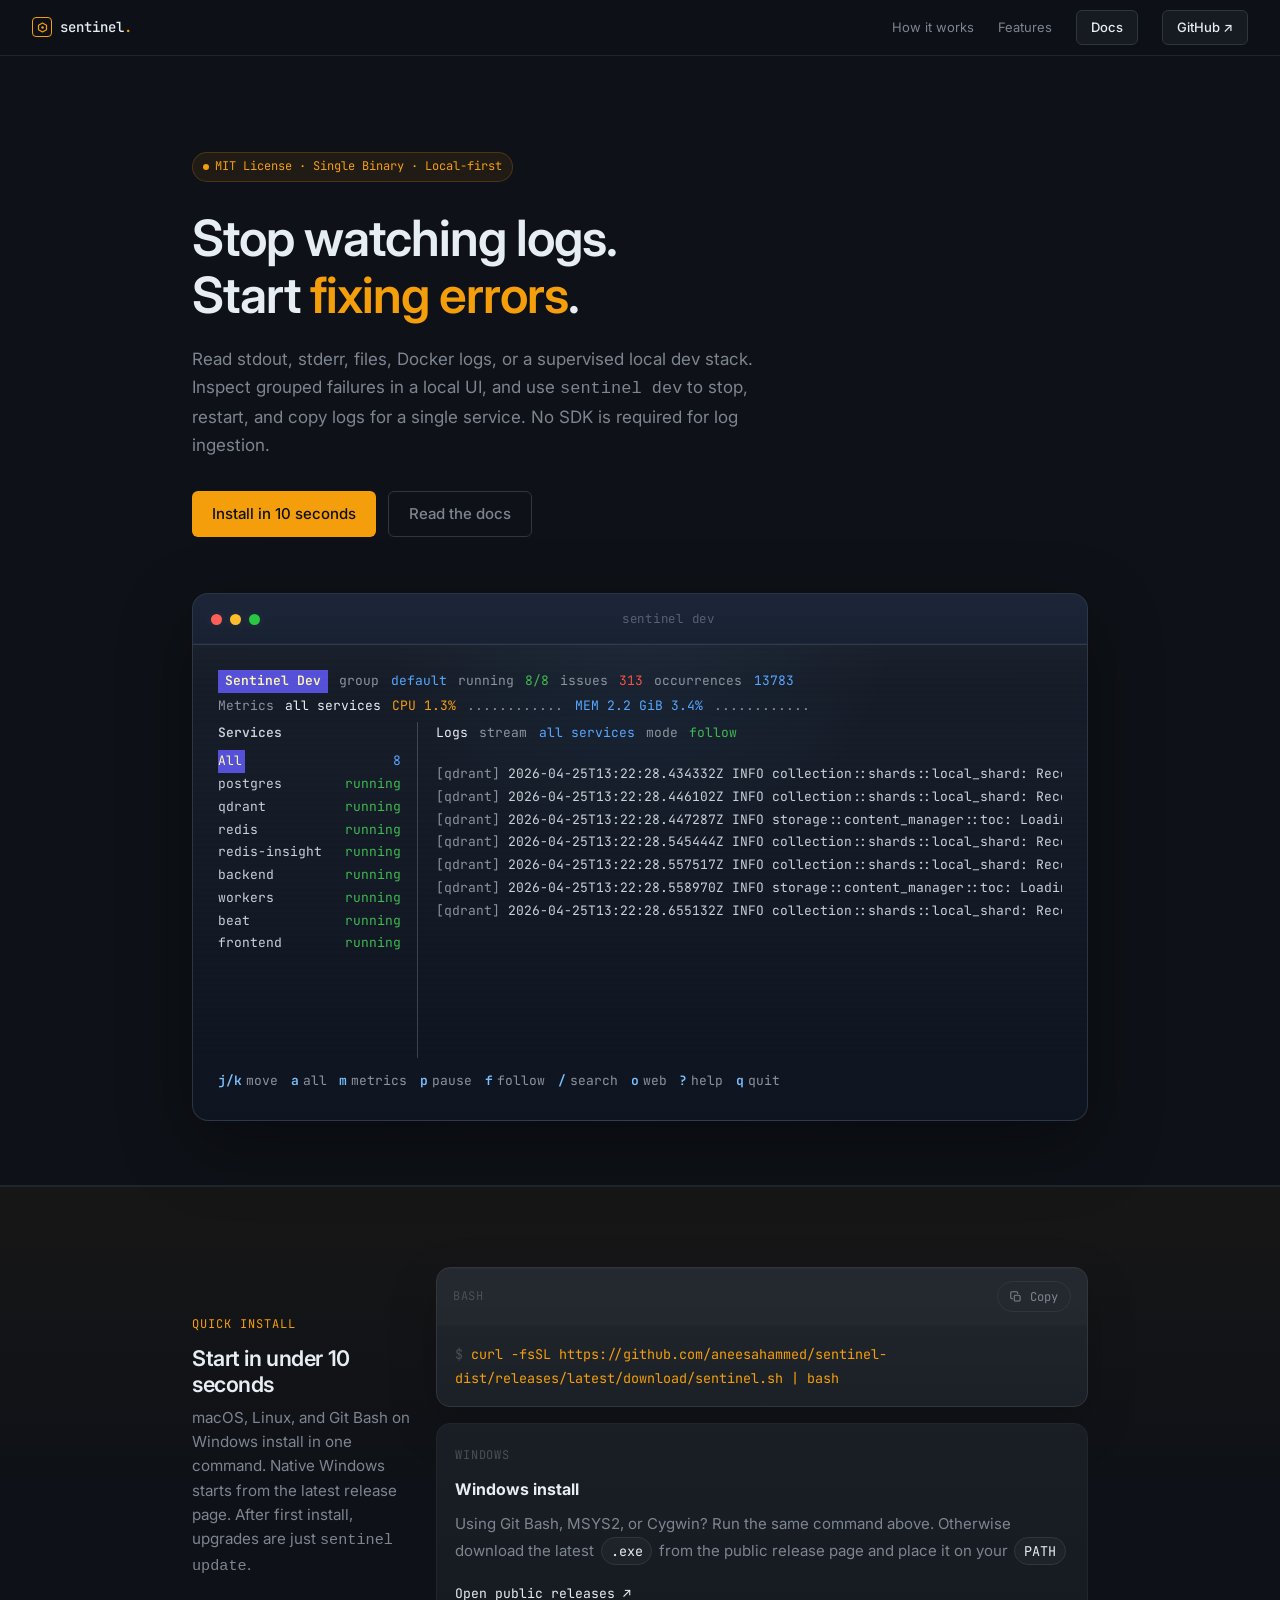
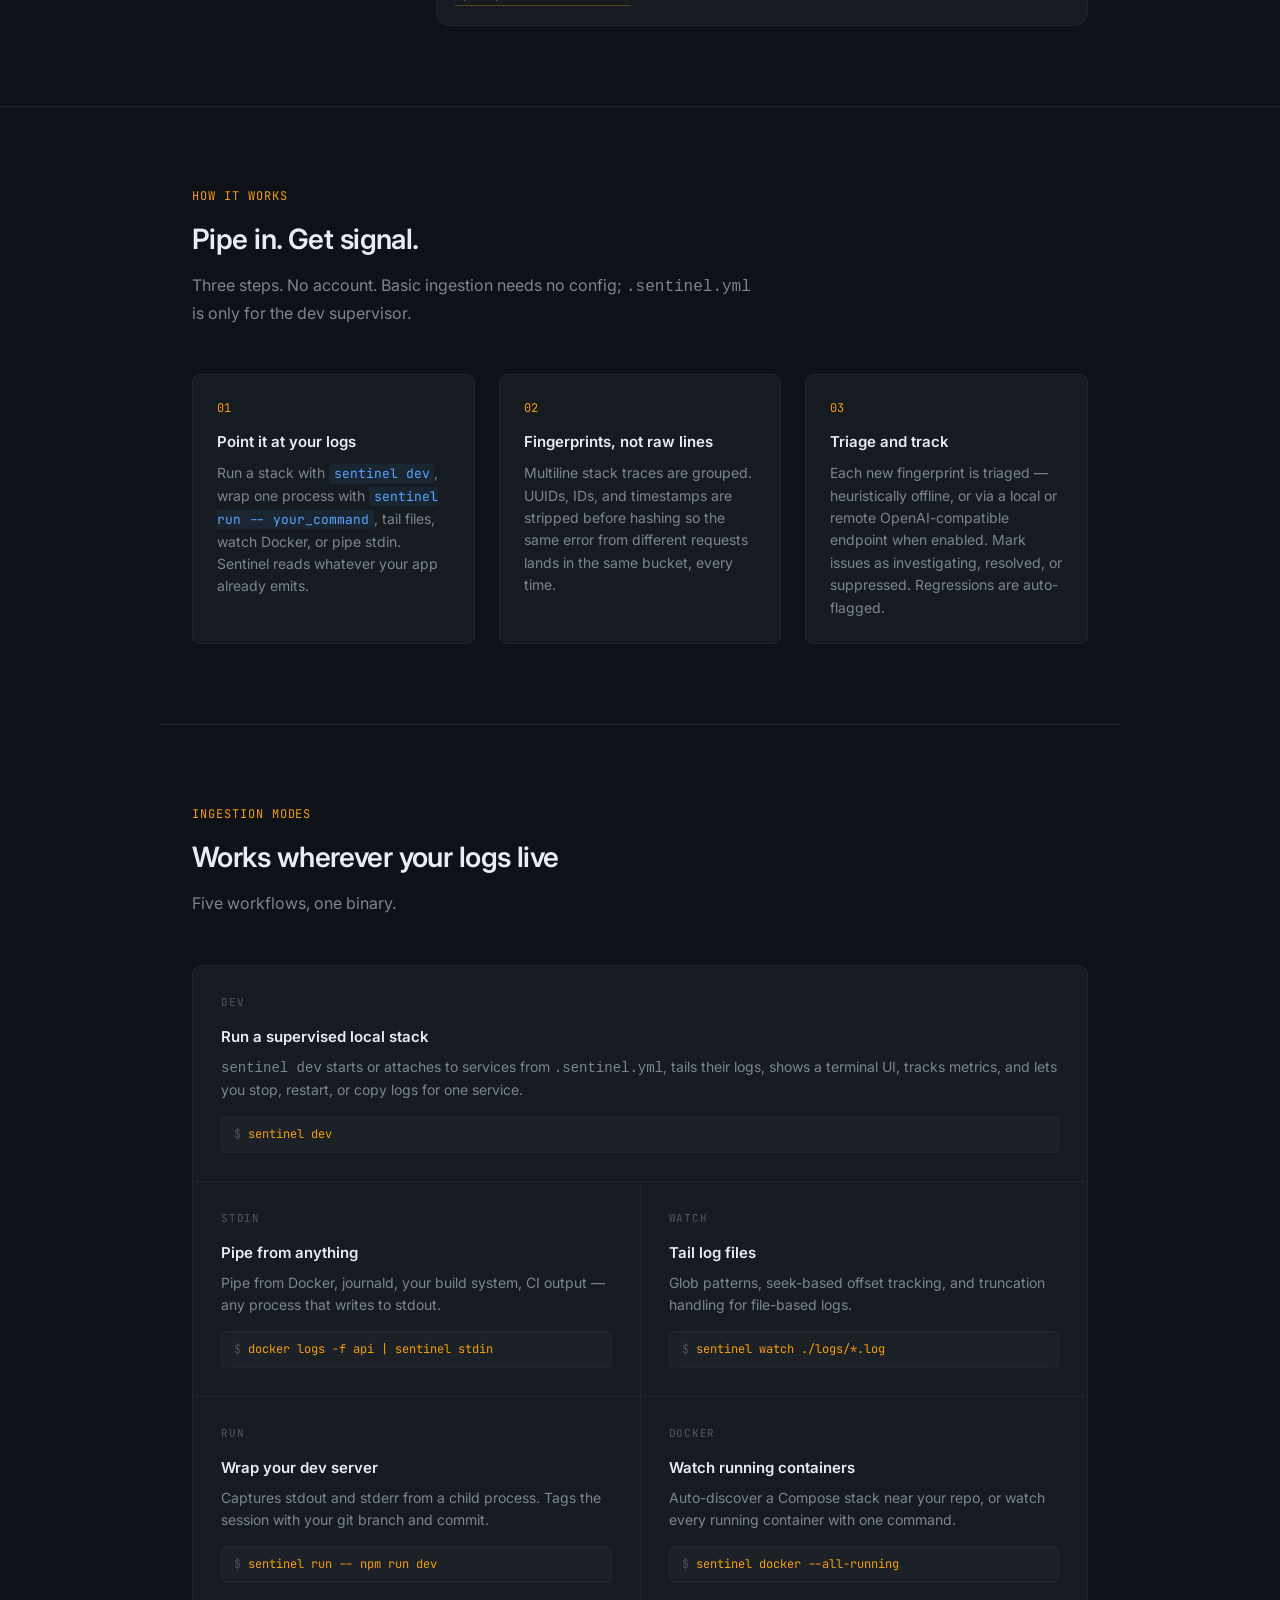
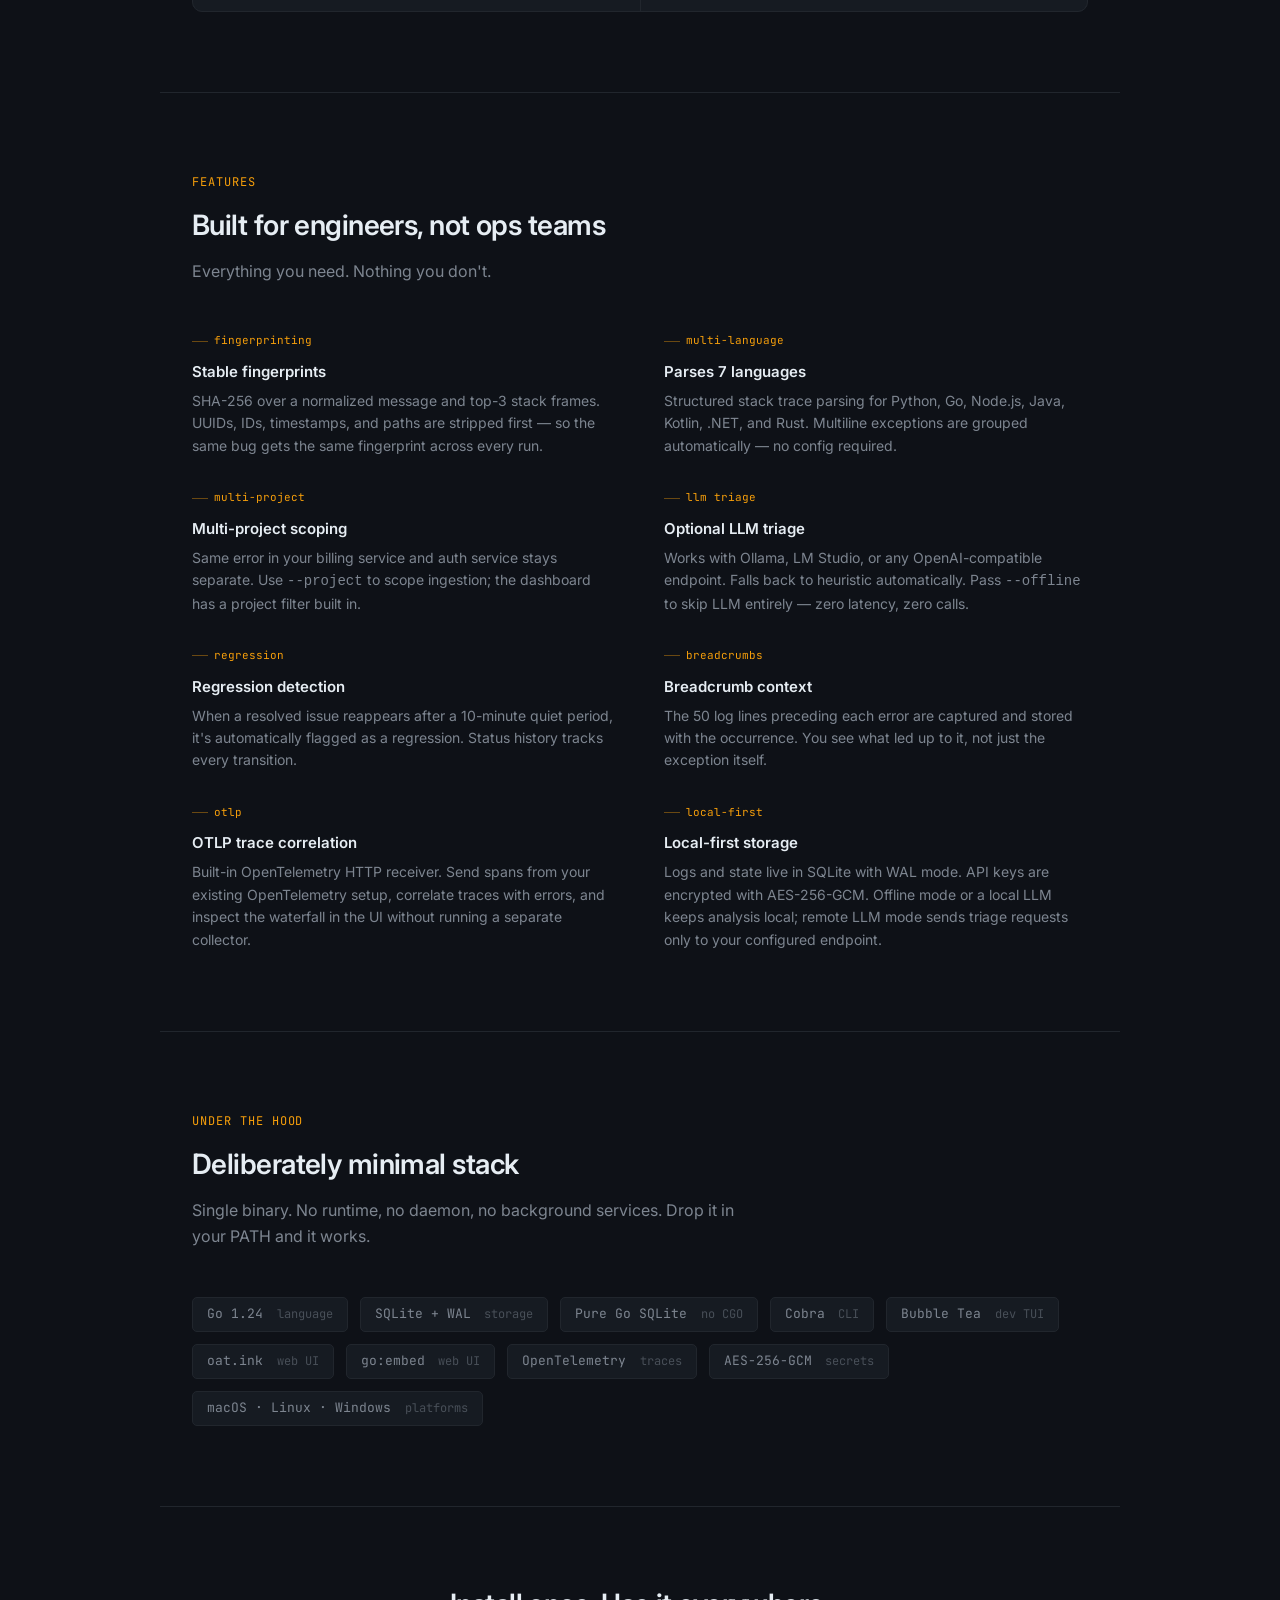
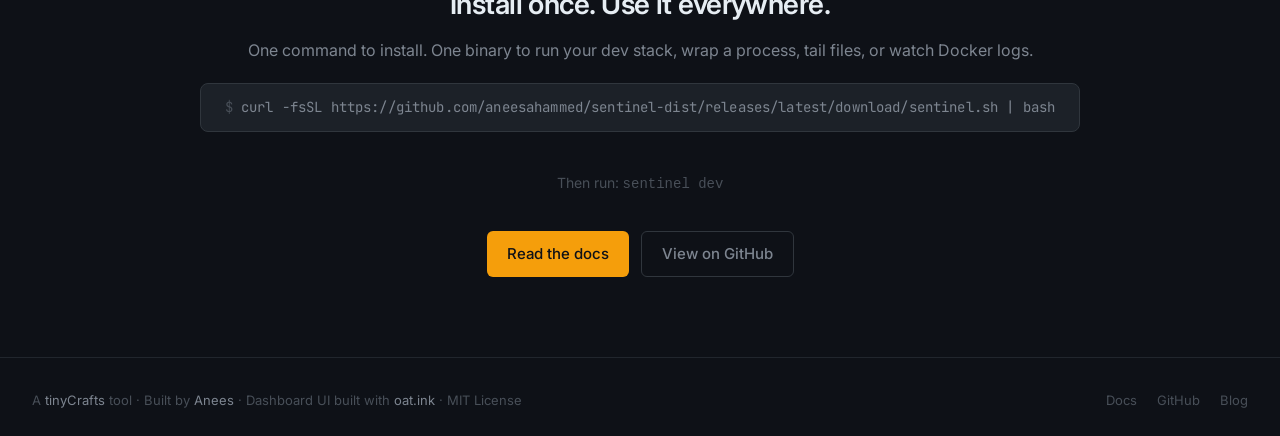
==== commit 7b1bc7a1: "docs(site): publish landing page update" ====
--- a/index.htm
+++ b/index.htm
@@ -1231,36 +1231,53 @@
                   <div class="dev-tui-log-lines">
                     <div class="dev-tui-log-line">
                       <span>[qdrant]</span>
-                      2026-04-25T13:22:28.434332Z INFO collection::shards::local_shard: Recovering shard ./storage/collections/mem0_widget
+                      2026-04-25T13:22:28.434332Z INFO
+                      collection::shards::local_shard: Recovering shard
+                      ./storage/collections/mem0_widget
                     </div>
                     <div class="dev-tui-log-line">
                       <span>[qdrant]</span>
-                      2026-04-25T13:22:28.446102Z INFO collection::shards::local_shard: Recovered collection mem0_widget_d8754963e70e4d6bbffa: 1/1 (100%)
+                      2026-04-25T13:22:28.446102Z INFO
+                      collection::shards::local_shard: Recovered collection
+                      mem0_widget_d8754963e70e4d6bbffa: 1/1 (100%)
                     </div>
                     <div class="dev-tui-log-line">
                       <span>[qdrant]</span>
-                      2026-04-25T13:22:28.447287Z INFO storage::content_manager::toc: Loading collection: mem0_widget_8260da14dbb541bcba1c
+                      2026-04-25T13:22:28.447287Z INFO
+                      storage::content_manager::toc: Loading collection:
+                      mem0_widget_8260da14dbb541bcba1c
                     </div>
                     <div class="dev-tui-log-line">
                       <span>[qdrant]</span>
-                      2026-04-25T13:22:28.545444Z INFO collection::shards::local_shard: Recovering shard ./storage/collections/mem0_widget_8260da14dbb541bcba1c
+                      2026-04-25T13:22:28.545444Z INFO
+                      collection::shards::local_shard: Recovering shard
+                      ./storage/collections/mem0_widget_8260da14dbb541bcba1c
                     </div>
                     <div class="dev-tui-log-line">
                       <span>[qdrant]</span>
-                      2026-04-25T13:22:28.557517Z INFO collection::shards::local_shard: Recovered collection mem0_widget_8260da14dbb541bcba1c: 1/1 (100%)
+                      2026-04-25T13:22:28.557517Z INFO
+                      collection::shards::local_shard: Recovered collection
+                      mem0_widget_8260da14dbb541bcba1c: 1/1 (100%)
                     </div>
                     <div class="dev-tui-log-line">
                       <span>[qdrant]</span>
-                      2026-04-25T13:22:28.558970Z INFO storage::content_manager::toc: Loading collection: mem0_user_d6fe8d1b-38c7-45eb-99c8-c9b186787165
+                      2026-04-25T13:22:28.558970Z INFO
+                      storage::content_manager::toc: Loading collection:
+                      mem0_user_d6fe8d1b-38c7-45eb-99c8-c9b186787165
                     </div>
                     <div class="dev-tui-log-line">
                       <span>[qdrant]</span>
-                      2026-04-25T13:22:28.655132Z INFO collection::shards::local_shard: Recovering shard ./storage/collections/mem0_user_d6fe8d1b
+                      2026-04-25T13:22:28.655132Z INFO
+                      collection::shards::local_shard: Recovering shard
+                      ./storage/collections/mem0_user_d6fe8d1b
                     </div>
                   </div>
                 </div>
               </div>
-              <div class="dev-tui-footer" aria-label="Sentinel dev keyboard shortcuts">
+              <div
+                class="dev-tui-footer"
+                aria-label="Sentinel dev keyboard shortcuts"
+              >
                 <span class="dev-tui-footer-item"
                   ><span class="dev-tui-key">j/k</span
                   ><span class="dev-tui-action">move</span></span
@@ -1612,9 +1629,7 @@
         | bash
       </div>
 
-      <div class="cta-note">
-        Then run: <code>sentinel dev</code>
-      </div>
+      <div class="cta-note">Then run: <code>sentinel dev</code></div>
 
       <div class="cta-buttons">
         <a href="/docs/" class="btn-primary"> Read the docs </a>
@@ -1637,9 +1652,7 @@
           >tinyCrafts</a
         >
         tool · Built by
-        <a href="https://anees.xyz" target="_blank" rel="noopener"
-          >Anees Ahammed</a
-        >
+        <a href="https://anees.xyz" target="_blank" rel="noopener">Anees</a>
         · Dashboard UI built with
         <a href="https://oat.ink" target="_blank" rel="noopener">oat.ink</a> ·
         MIT License
